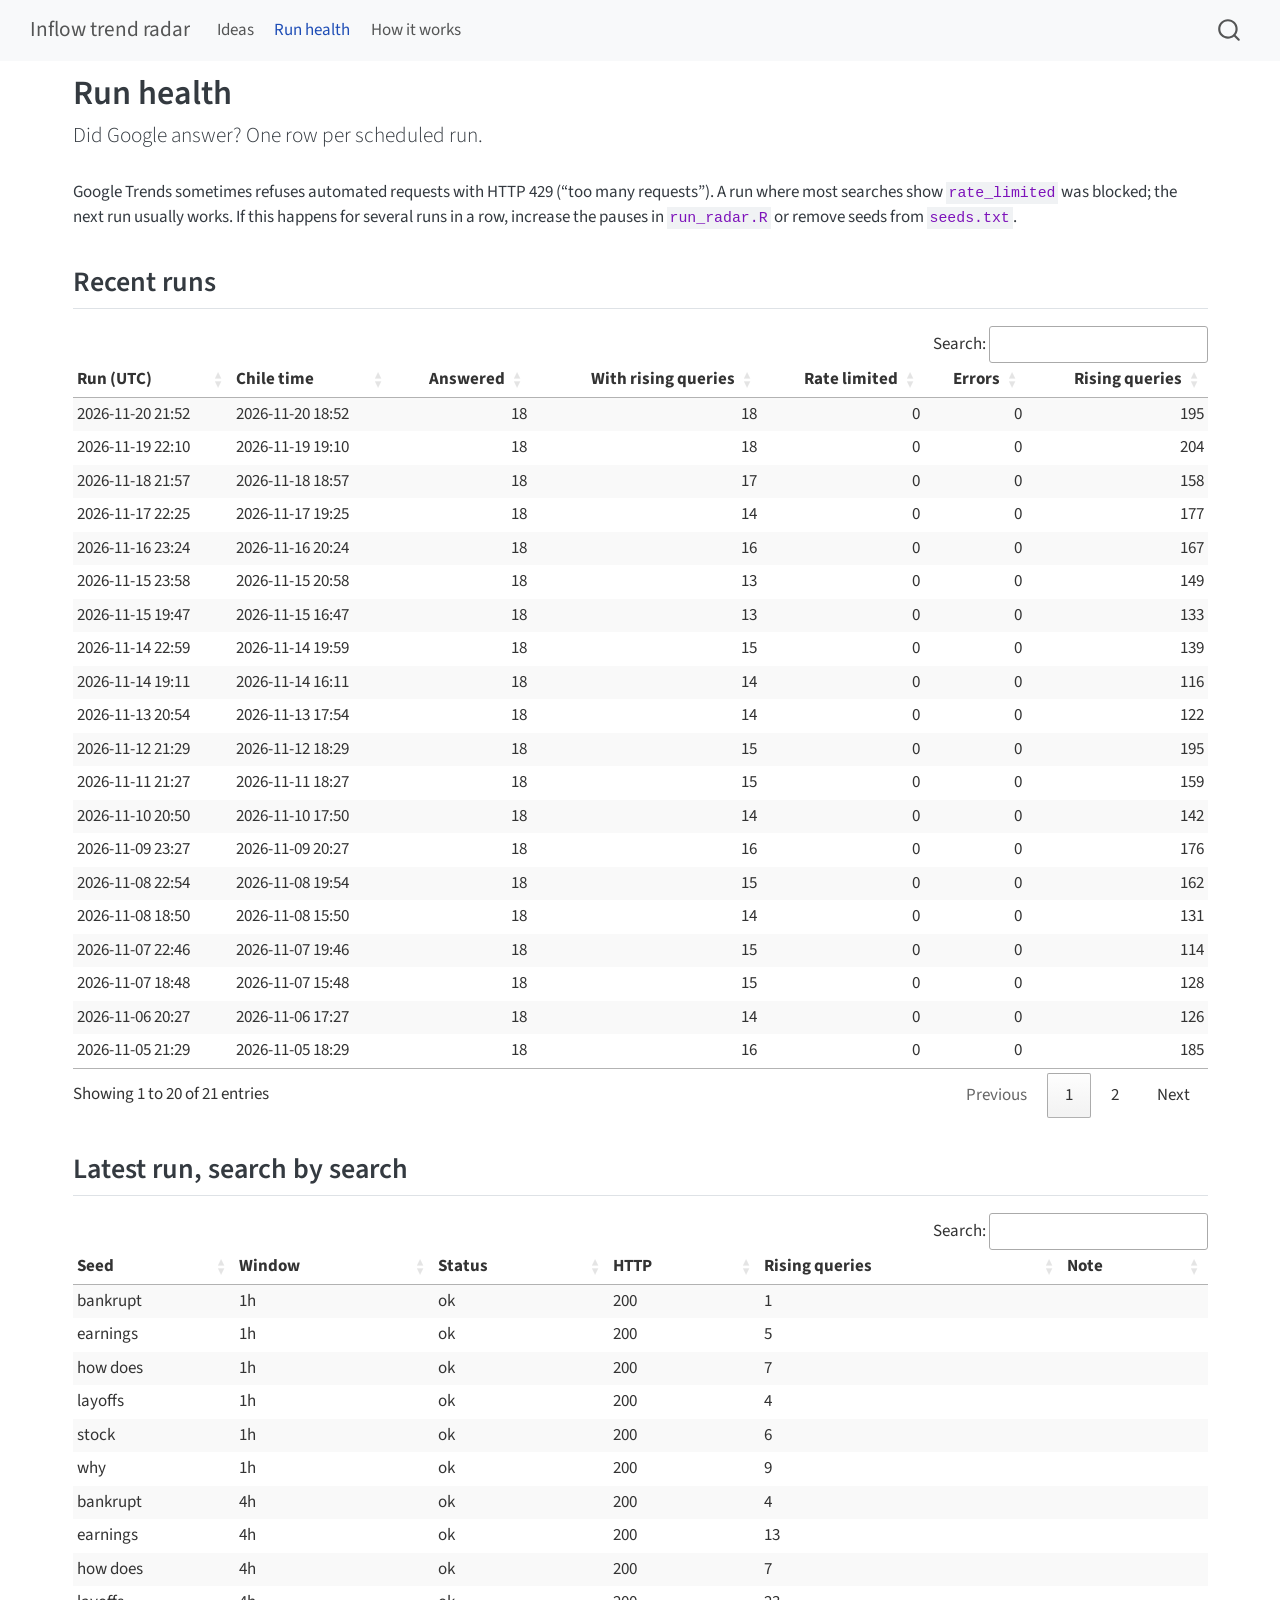
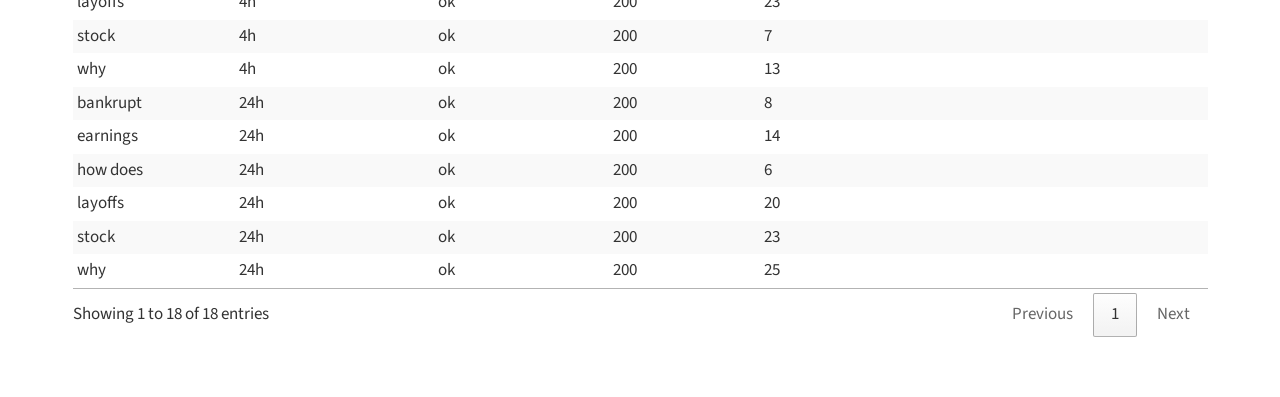
==== health.html @ 688ad8b9 "Built site for gh-pages" ====
<!DOCTYPE html>
<html xmlns="http://www.w3.org/1999/xhtml" lang="en" xml:lang="en"><head>

<meta charset="utf-8">
<meta name="generator" content="quarto-1.11.9">

<meta name="viewport" content="width=device-width, initial-scale=1.0, user-scalable=yes">


<title>Run health – Inflow trend radar</title>
<style>
/* Default styles provided by pandoc.
** See https://pandoc.org/MANUAL.html#variables-for-html for config info.
*/
span.smallcaps{font-variant: small-caps;}
div.columns{display: flex; gap: 1.5em;}
div.column{flex: auto;}
@media screen {
div.columns{gap: min(4vw, 1.5em);}
div.column{overflow-x: auto;}
}
div.hanging-indent{margin-left: 1.5em; text-indent: -1.5em;}
ul.task-list{list-style: none;}
ul.task-list li input[type="checkbox"] {
  width: 0.8em;
  margin: 0 0.8em 0.2em -1em; /* quarto-specific, see https://github.com/quarto-dev/quarto-cli/issues/4556 */ 
  vertical-align: middle;
}
</style>


<script src="site_libs/quarto-nav/quarto-nav.js"></script>
<script src="site_libs/quarto-nav/headroom.min.js"></script>
<script src="site_libs/clipboard/clipboard.min.js"></script>
<script src="site_libs/quarto-search/autocomplete.umd.js"></script>
<script src="site_libs/quarto-search/fuse.min.js"></script>
<script src="site_libs/quarto-search/quarto-search.js"></script>
<meta name="quarto:offset" content="./">
<script src="site_libs/quarto-html/quarto.js" type="module"></script>
<script src="site_libs/quarto-html/tabsets/tabsets.js" type="module"></script>
<script src="site_libs/quarto-html/scrollable-regions/scrollable-regions.js" type="module"></script>
<script src="site_libs/quarto-html/popper.min.js"></script>
<script src="site_libs/quarto-html/tippy.umd.min.js"></script>
<script src="site_libs/quarto-html/anchor.min.js"></script>
<link href="site_libs/quarto-html/tippy.css" rel="stylesheet">
<link href="site_libs/quarto-html/quarto-syntax-highlighting-63b5708e65d6cd79cd7618c58d0c21e7.css" rel="stylesheet" id="quarto-text-highlighting-styles">
<script src="site_libs/bootstrap/bootstrap.min.js"></script>
<link href="site_libs/bootstrap/bootstrap-icons.css" rel="stylesheet">
<link href="site_libs/bootstrap/bootstrap-48eea8e06ff06eb442a2daacfce5ac08.min.css" rel="stylesheet" append-hash="true" id="quarto-bootstrap" data-mode="light">
<script id="quarto-search-options" type="application/json">{
  "location": "navbar",
  "copy-button": false,
  "collapse-after": 3,
  "panel-placement": "end",
  "type": "overlay",
  "limit": 50,
  "keyboard-shortcut": [
    "f",
    "/",
    "s"
  ],
  "show-item-context": false,
  "language": {
    "search-no-results-text": "No results",
    "search-matching-documents-text": "matching documents",
    "search-copy-link-title": "Copy link to search",
    "search-hide-matches-text": "Hide additional matches",
    "search-more-match-text": "more match in this document",
    "search-more-matches-text": "more matches in this document",
    "search-clear-button-title": "Clear",
    "search-text-placeholder": "",
    "search-detached-cancel-button-title": "Cancel",
    "search-submit-button-title": "Submit",
    "search-label": "Search"
  }
}</script>
<link href="site_libs/htmltools-fill-0.5.9/fill.css" rel="stylesheet">

<script src="site_libs/htmlwidgets-1.6.4/htmlwidgets.js"></script>

<link href="site_libs/datatables-css-0.0.0/datatables-crosstalk.css" rel="stylesheet">

<script src="site_libs/datatables-binding-0.34.0/datatables.js"></script>

<script src="site_libs/jquery-3.6.0/jquery-3.6.0.min.js"></script>

<link href="site_libs/dt-core-1.13.6/css/jquery.dataTables.min.css" rel="stylesheet">

<link href="site_libs/dt-core-1.13.6/css/jquery.dataTables.extra.css" rel="stylesheet">

<script src="site_libs/dt-core-1.13.6/js/jquery.dataTables.min.js"></script>

<link href="site_libs/crosstalk-1.2.2/css/crosstalk.min.css" rel="stylesheet">

<script src="site_libs/crosstalk-1.2.2/js/crosstalk.min.js"></script>



<link rel="stylesheet" href="styles.css">
</head>

<body class="nav-fixed quarto-light"><a id="quarto-skip-link" class="visually-hidden-focusable" href="#quarto-document-content">Skip to main content</a>

<div id="quarto-search-results"></div>
  <header id="quarto-header" class="headroom fixed-top">
    <nav class="navbar navbar-expand-lg " data-bs-theme="dark" aria-label="Site">
      <div class="navbar-container container-fluid">
      <div class="navbar-brand-container mx-auto">
    <a class="navbar-brand" href="./index.html">
    <span class="navbar-title">Inflow trend radar</span>
    </a>
  </div>
          <button class="navbar-toggler" type="button" data-bs-toggle="collapse" data-bs-target="#navbarCollapse" aria-controls="navbarCollapse" aria-expanded="false" aria-label="Toggle navigation" onclick="if (window.quartoToggleHeadroom) { window.quartoToggleHeadroom(); }">
  <span class="navbar-toggler-icon"></span>
</button>
          <div class="collapse navbar-collapse" id="navbarCollapse">
            <ul class="navbar-nav navbar-nav-scroll me-auto">
  <li class="nav-item">
    <a class="nav-link" href="./index.html"> 
<span class="menu-text">Ideas</span></a>
  </li>  
  <li class="nav-item">
    <a class="nav-link active" href="./health.html" aria-current="page"> 
<span class="menu-text">Run health</span></a>
  </li>  
  <li class="nav-item">
    <a class="nav-link" href="./about.html"> 
<span class="menu-text">How it works</span></a>
  </li>  
</ul>
          </div> <!-- /navcollapse -->
            <div class="quarto-navbar-tools">
</div>
            <div id="quarto-search" class="" title="Search"></div>
      </div> <!-- /container-fluid -->
    </nav>
</header>
<!-- content -->
<div id="quarto-content" class="quarto-container page-columns page-rows-contents page-layout-full page-navbar">
<!-- sidebar -->
<!-- margin-sidebar -->
    
<!-- main -->
<main class="content column-page" id="quarto-document-content" tabindex="-1">

<header id="title-block-header" class="quarto-title-block default">
<div class="quarto-title">
<h1 class="title">Run health</h1>
<p class="subtitle lead">Did Google answer? One row per scheduled run.</p>
</div>



<div class="quarto-title-meta column-page">

    
  
    
  </div>
  


</header>


<p>Google Trends sometimes refuses automated requests with HTTP 429 (“too many requests”). A run where most searches show <code>rate_limited</code> was blocked; the next run usually works. If this happens for several runs in a row, increase the pauses in <code>run_radar.R</code> or remove seeds from <code>seeds.txt</code>.</p>
<section id="recent-runs" class="level2">
<h2 class="anchored" data-anchor-id="recent-runs">Recent runs</h2>
<div class="cell">
<div class="cell-output-display">
<div class="datatables html-widget html-fill-item" id="htmlwidget-771928f65aa308ae8e08" style="width:100%;height:auto;"></div>
<script type="application/json" data-for="htmlwidget-771928f65aa308ae8e08">{"x":{"filter":"none","vertical":false,"data":[["2026-11-20 21:52","2026-11-19 22:10","2026-11-18 21:57","2026-11-17 22:25","2026-11-16 23:24","2026-11-15 23:58","2026-11-15 19:47","2026-11-14 22:59","2026-11-14 19:11","2026-11-13 20:54","2026-11-12 21:29","2026-11-11 21:27","2026-11-10 20:50","2026-11-09 23:27","2026-11-08 22:54","2026-11-08 18:50","2026-11-07 22:46","2026-11-07 18:48","2026-11-06 20:27","2026-11-05 21:29","2026-11-05 15:22"],["2026-11-20 18:52","2026-11-19 19:10","2026-11-18 18:57","2026-11-17 19:25","2026-11-16 20:24","2026-11-15 20:58","2026-11-15 16:47","2026-11-14 19:59","2026-11-14 16:11","2026-11-13 17:54","2026-11-12 18:29","2026-11-11 18:27","2026-11-10 17:50","2026-11-09 20:27","2026-11-08 19:54","2026-11-08 15:50","2026-11-07 19:46","2026-11-07 15:48","2026-11-06 17:27","2026-11-05 18:29","2026-11-05 12:22"],[18,18,18,18,18,18,18,18,18,18,18,18,18,18,18,18,18,18,18,18,18],[18,18,17,14,16,13,13,15,14,14,15,15,14,16,15,14,15,15,14,16,16],[0,0,0,0,0,0,0,0,0,0,0,0,0,0,0,0,0,0,0,0,0],[0,0,0,0,0,0,0,0,0,0,0,0,0,0,0,0,0,0,0,0,0],[195,204,158,177,167,149,133,139,116,122,195,159,142,176,162,131,114,128,126,185,241]],"container":"<table class=\"compact stripe hover\">\n  <thead>\n    <tr>\n      <th>Run (UTC)<\/th>\n      <th>Chile time<\/th>\n      <th>Answered<\/th>\n      <th>With rising queries<\/th>\n      <th>Rate limited<\/th>\n      <th>Errors<\/th>\n      <th>Rising queries<\/th>\n    <\/tr>\n  <\/thead>\n<\/table>","options":{"pageLength":20,"order":[],"autoWidth":false,"scrollX":true,"dom":"ftip","columnDefs":[{"className":"dt-right","targets":[2,3,4,5,6]},{"name":"Run (UTC)","targets":0},{"name":"Chile time","targets":1},{"name":"Answered","targets":2},{"name":"With rising queries","targets":3},{"name":"Rate limited","targets":4},{"name":"Errors","targets":5},{"name":"Rising queries","targets":6}],"orderClasses":false,"lengthMenu":[10,20,25,50,100]}},"evals":[],"jsHooks":[]}</script>
</div>
</div>
</section>
<section id="latest-run-search-by-search" class="level2">
<h2 class="anchored" data-anchor-id="latest-run-search-by-search">Latest run, search by search</h2>
<div class="cell">
<div class="cell-output-display">
<div class="datatables html-widget html-fill-item" id="htmlwidget-e6ac18a2ddec38d5c98d" style="width:100%;height:auto;"></div>
<script type="application/json" data-for="htmlwidget-e6ac18a2ddec38d5c98d">{"x":{"filter":"none","vertical":false,"data":[["bankrupt","earnings","how does","layoffs","stock","why","bankrupt","earnings","how does","layoffs","stock","why","bankrupt","earnings","how does","layoffs","stock","why"],["1h","1h","1h","1h","1h","1h","4h","4h","4h","4h","4h","4h","24h","24h","24h","24h","24h","24h"],["ok","ok","ok","ok","ok","ok","ok","ok","ok","ok","ok","ok","ok","ok","ok","ok","ok","ok"],["200","200","200","200","200","200","200","200","200","200","200","200","200","200","200","200","200","200"],["1","5","7","4","6","9","4","13","7","23","7","13","8","14","6","20","23","25"],[null,null,null,null,null,null,null,null,null,null,null,null,null,null,null,null,null,null]],"container":"<table class=\"compact stripe hover\">\n  <thead>\n    <tr>\n      <th>Seed<\/th>\n      <th>Window<\/th>\n      <th>Status<\/th>\n      <th>HTTP<\/th>\n      <th>Rising queries<\/th>\n      <th>Note<\/th>\n    <\/tr>\n  <\/thead>\n<\/table>","options":{"pageLength":30,"order":[],"autoWidth":false,"scrollX":true,"dom":"ftip","columnDefs":[{"name":"Seed","targets":0},{"name":"Window","targets":1},{"name":"Status","targets":2},{"name":"HTTP","targets":3},{"name":"Rising queries","targets":4},{"name":"Note","targets":5}],"orderClasses":false,"lengthMenu":[10,25,30,50,100]}},"evals":[],"jsHooks":[]}</script>
</div>
</div>


</section>

</main> <!-- /main -->
<script id="quarto-html-after-body" type="application/javascript">
  window.document.addEventListener("DOMContentLoaded", function (event) {
    const icon = "";
    const anchorJS = new window.AnchorJS();
    anchorJS.options = {
      placement: 'right',
      icon: icon
    };
    anchorJS.add('.anchored');
    const isCodeAnnotation = (el) => {
      for (const clz of el.classList) {
        if (clz.startsWith('code-annotation-')) {                     
          return true;
        }
      }
      return false;
    }
    const onCopySuccess = function(e) {
      // button target
      const button = e.trigger;
      // don't keep focus
      button.blur();
      // flash "checked"
      button.classList.add('code-copy-button-checked');
      var currentTitle = button.getAttribute("title");
      button.setAttribute("title", "Copied!");
      let tooltip;
      if (window.bootstrap) {
        button.setAttribute("data-bs-toggle", "tooltip");
        button.setAttribute("data-bs-placement", "left");
        button.setAttribute("data-bs-title", "Copied!");
        tooltip = new bootstrap.Tooltip(button, 
          { trigger: "manual", 
            customClass: "code-copy-button-tooltip",
            offset: [0, -8]});
        tooltip.show();    
      }
      setTimeout(function() {
        if (tooltip) {
          tooltip.hide();
          button.removeAttribute("data-bs-title");
          button.removeAttribute("data-bs-toggle");
          button.removeAttribute("data-bs-placement");
        }
        button.setAttribute("title", currentTitle);
        button.classList.remove('code-copy-button-checked');
      }, 1000);
      // clear code selection
      e.clearSelection();
    }
    const getTextToCopy = function(trigger) {
      const outerScaffold = trigger.parentElement.cloneNode(true);
      const codeEl = outerScaffold.querySelector('code');
      for (const childEl of codeEl.children) {
        if (isCodeAnnotation(childEl)) {
          childEl.remove();
        }
      }
      return codeEl.innerText;
    }
    const clipboard = new window.ClipboardJS('.code-copy-button:not([data-in-quarto-modal])', {
      text: getTextToCopy
    });
    clipboard.on('success', onCopySuccess);
    if (window.document.getElementById('quarto-embedded-source-code-modal')) {
      const clipboardModal = new window.ClipboardJS('.code-copy-button[data-in-quarto-modal]', {
        text: getTextToCopy,
        container: window.document.getElementById('quarto-embedded-source-code-modal')
      });
      clipboardModal.on('success', onCopySuccess);
    }
      var localhostRegex = new RegExp(/^(?:http|https):\/\/localhost\:?[0-9]*\//);
      var mailtoRegex = new RegExp(/^mailto:/);
        var filterRegex = new RegExp("https:\/\/JosePenaS\.github\.io\/inflow_tracker\/");
      const newWindowLabel = "(opens in a new tab)";
      const newWindowNoteId = "quarto-ext-newwindow-label";
      // Links reference one hidden label through aria-describedby, so the
      // announcement never changes their accessible name.
      var describeNewWindow = (link) => {
        if (!window.document.getElementById(newWindowNoteId)) {
          var newWindowNote = window.document.createElement("span");
          newWindowNote.id = newWindowNoteId;
          newWindowNote.hidden = true;
          newWindowNote.textContent = newWindowLabel;
          window.document.body.appendChild(newWindowNote);
        }
        var describedBy = (link.getAttribute("aria-describedby") || "").split(/\s+/).filter(Boolean);
        if (!describedBy.includes(newWindowNoteId)) {
          describedBy.push(newWindowNoteId);
          link.setAttribute("aria-describedby", describedBy.join(" "));
        }
      }
      var isInternal = (href) => {
          return filterRegex.test(href) || localhostRegex.test(href) || mailtoRegex.test(href);
      }
      // Inspect non-navigation links and adorn them if external
      window.quartoDecorateExternalLinks = function (root) {
     var links = (root || window.document).querySelectorAll('a[href]:not(.nav-link):not(.navbar-brand):not(.toc-action):not(.sidebar-link):not(.sidebar-item-toggle):not(.pagination-link):not(.no-external):not([aria-hidden]):not(.dropdown-item):not(.quarto-navigation-tool):not(.about-link)');
      for (var i=0; i<links.length; i++) {
        const link = links[i];
        if (!isInternal(link.href)) {
          // undo the damage that might have been done by quarto-nav.js in the case of
          // links that we want to consider external
          if (link.dataset.originalHref !== undefined) {
            link.href = link.dataset.originalHref;
          }
            // target, if specified
            link.setAttribute("target", "_blank");
            if (link.getAttribute("rel") === null) {
              link.setAttribute("rel", "noopener");
            }
            describeNewWindow(link);
          if (!link.classList.contains('no-external-icon')) {
          }
        }
      }
      };
      window.quartoDecorateExternalLinks(window.document);
    // Esc closes the popup (WCAG 1.4.13) and focus leaving both trigger and
    // popup closes it (WCAG 2.4.11); tippy handles neither for interactive popups.
    const hideOnEscAndFocusOut = {
      name: 'hideOnEscAndFocusOut',
      defaultValue: true,
      fn(instance) {
        const dismiss = () => {
          // A show scheduled by the trigger delay would otherwise reopen it
          instance.clearDelayTimeouts();
          instance.hide();
        };
        const onKeyDown = (event) => {
          if (event.key !== 'Escape') {
            return;
          }
          // Keep Esc from also reaching page handlers (e.g. reveal.js overview),
          // except an open reveal.js slide menu, which Esc should close too.
          // The menu handles keys only when its keyboard option is on.
          const menuHandlesEsc = window.Reveal?.getPlugin?.('menu')?.isOpen() &&
            window.Reveal.getConfig().menu?.keyboard !== false;
          if (!menuHandlesEsc) {
            event.stopPropagation();
          }
          if (instance.popper.contains(window.document.activeElement)) {
            // Disabled while refocusing so the focus trigger does not reopen it
            instance.disable();
            instance.reference.focus();
            instance.enable();
          }
          dismiss();
        };
        const onFocusOut = (event) => {
          const target = event.relatedTarget;
          if (target && !instance.reference.contains(target) &&
              !instance.popper.contains(target)) {
            dismiss();
          }
        };
        // On the trigger too: a click trigger (code-annotations: select) has no
        // blur handling. Attached for the instance's lifetime so leaving the
        // trigger also cancels a show still pending on the trigger delay.
        instance.reference.addEventListener('focusout', onFocusOut);
        return {
          onShow() {
            window.document.addEventListener('keydown', onKeyDown, true);
            instance.popper.addEventListener('focusout', onFocusOut);
          },
          onHide() {
            window.document.removeEventListener('keydown', onKeyDown, true);
            instance.popper.removeEventListener('focusout', onFocusOut);
          },
          onDestroy() {
            instance.reference.removeEventListener('focusout', onFocusOut);
          },
        };
      },
    };
    function tippyHover(el, contentFn, onTriggerFn, onUntriggerFn) {
      const config = {
        allowHTML: true,
        maxWidth: 500,
        delay: 100,
        arrow: false,
        appendTo: function(el) {
            return el.parentElement;
        },
        interactive: true,
        interactiveBorder: 10,
        theme: 'quarto',
        placement: 'bottom-start',
        plugins: [hideOnEscAndFocusOut],
      };
      if (contentFn) {
        config.content = contentFn;
      }
      if (onTriggerFn) {
        config.onTrigger = onTriggerFn;
      }
      if (onUntriggerFn) {
        config.onUntrigger = onUntriggerFn;
      }
      window.tippy(el, config); 
    }
    const noterefs = window.document.querySelectorAll('a[role="doc-noteref"]');
    for (var i=0; i<noterefs.length; i++) {
      const ref = noterefs[i];
      tippyHover(ref, function() {
        // use id or data attribute instead here
        let href = ref.getAttribute('data-footnote-href') || ref.getAttribute('href');
        try { href = new URL(href).hash; } catch {}
        const id = href.replace(/^#\/?/, "");
        const note = window.document.getElementById(id);
        if (note) {
          return note.innerHTML;
        } else {
          return "";
        }
      });
    }
    const xrefs = window.document.querySelectorAll('a.quarto-xref');
    const processXRef = (id, note) => {
      // Strip column container classes
      const stripColumnClz = (el) => {
        el.classList.remove("page-full", "page-columns");
        if (el.children) {
          for (const child of el.children) {
            stripColumnClz(child);
          }
        }
      }
      stripColumnClz(note)
      if (id === null || id.startsWith('sec-')) {
        // Special case sections, only their first couple elements
        const container = document.createElement("div");
        if (note.children && note.children.length > 2) {
          container.appendChild(note.children[0].cloneNode(true));
          for (let i = 1; i < note.children.length; i++) {
            const child = note.children[i];
            if (child.tagName === "P" && child.innerText === "") {
              continue;
            } else {
              container.appendChild(child.cloneNode(true));
              break;
            }
          }
          if (window.Quarto?.typesetMath) {
            window.Quarto.typesetMath(container);
          }
          return container.innerHTML
        } else {
          if (window.Quarto?.typesetMath) {
            window.Quarto.typesetMath(note);
          }
          return note.innerHTML;
        }
      } else {
        // Remove any anchor links if they are present
        const anchorLink = note.querySelector('a.anchorjs-link');
        if (anchorLink) {
          anchorLink.remove();
        }
        if (window.Quarto?.typesetMath) {
          window.Quarto.typesetMath(note);
        }
        if (note.classList.contains("callout")) {
          return note.outerHTML;
        } else {
          return note.innerHTML;
        }
      }
    }
    for (var i=0; i<xrefs.length; i++) {
      const xref = xrefs[i];
      tippyHover(xref, undefined, function(instance) {
        instance.disable();
        let url = xref.getAttribute('href');
        let hash = undefined; 
        if (url.startsWith('#')) {
          hash = url;
        } else {
          try { hash = new URL(url).hash; } catch {}
        }
        if (hash) {
          const id = hash.replace(/^#\/?/, "");
          const note = window.document.getElementById(id);
          if (note !== null) {
            try {
              const html = processXRef(id, note.cloneNode(true));
              instance.setContent(html);
            } finally {
              instance.enable();
              instance.show();
            }
          } else {
            // See if we can fetch this
            fetch(url.split('#')[0])
            .then(res => res.text())
            .then(html => {
              const parser = new DOMParser();
              const htmlDoc = parser.parseFromString(html, "text/html");
              const note = htmlDoc.getElementById(id);
              if (note !== null) {
                const html = processXRef(id, note);
                instance.setContent(html);
              } 
            }).finally(() => {
              instance.enable();
              instance.show();
            });
          }
        } else {
          // See if we can fetch a full url (with no hash to target)
          // This is a special case and we should probably do some content thinning / targeting
          fetch(url)
          .then(res => res.text())
          .then(html => {
            const parser = new DOMParser();
            const htmlDoc = parser.parseFromString(html, "text/html");
            const note = htmlDoc.querySelector('main.content');
            if (note !== null) {
              // This should only happen for chapter cross references
              // (since there is no id in the URL)
              // remove the first header
              if (note.children.length > 0 && note.children[0].tagName === "HEADER") {
                note.children[0].remove();
              }
              const html = processXRef(null, note);
              instance.setContent(html);
            } 
          }).finally(() => {
            instance.enable();
            instance.show();
          });
        }
      }, function(instance) {
      });
    }
        let selectedAnnoteEl;
        const selectorForAnnotation = ( cell, annotation) => {
          let cellAttr = 'data-code-cell="' + cell + '"';
          let lineAttr = 'data-code-annotation="' +  annotation + '"';
          const selector = 'span[' + cellAttr + '][' + lineAttr + ']';
          return selector;
        }
        const selectCodeLines = (annoteEl) => {
          const doc = window.document;
          const targetCell = annoteEl.getAttribute("data-target-cell");
          const targetAnnotation = annoteEl.getAttribute("data-target-annotation");
          const annoteSpan = window.document.querySelector(selectorForAnnotation(targetCell, targetAnnotation));
          const lines = annoteSpan.getAttribute("data-code-lines").split(",");
          const lineIds = lines.map((line) => {
            return targetCell + "-" + line;
          })
          // Each band is positioned against its own containing block, which is
          // not the offsetParent of the lines, so place it from client rects.
          const placeBand = (band, firstEl, lastEl, codeBlock) => {
            const container = band.offsetParent;
            if (container === null) {
              return;
            }
            const containerRect = container.getBoundingClientRect();
            // Reveal.js scales slides with a transform, so convert client
            // pixels back to the CSS pixels of the container.
            const scale = containerRect.height / container.offsetHeight || 1;
            const firstRect = firstEl.getBoundingClientRect();
            const lastRect = lastEl.getBoundingClientRect();
            const top = (firstRect.top - containerRect.top) / scale - container.clientTop + container.scrollTop;
            const height = (lastRect.bottom - firstRect.top) / scale;
            band.style.top = top - 2 + "px";
            band.style.height = height + 4 + "px";
            if (codeBlock) {
              // Without the copy button wrapper, the containing block is wider
              // than the code block, so span the code block explicitly.
              const blockRect = codeBlock.getBoundingClientRect();
              band.style.left = (blockRect.left - containerRect.left) / scale - container.clientLeft + container.scrollLeft + "px";
              band.style.width = blockRect.width / scale + "px";
            }
          };
          if (lineIds.length > 0) {
            const el = window.document.getElementById(lineIds[0]);
            const lastEl = window.document.getElementById(lineIds[lineIds.length - 1]);
            const parent = el.parentElement.parentElement;
            // cook up a div (if necessary) and position it
            let div = window.document.getElementById("code-annotation-line-highlight");
            if (div === null) {
              div = window.document.createElement("div");
              div.setAttribute("id", "code-annotation-line-highlight");
              div.style.position = 'absolute';
              parent.appendChild(div);
            }
            placeBand(div, el, lastEl, parent.closest("div.sourceCode") || parent);
            let gutterDiv = window.document.getElementById("code-annotation-line-highlight-gutter");
            if (gutterDiv === null) {
              gutterDiv = window.document.createElement("div");
              gutterDiv.setAttribute("id", "code-annotation-line-highlight-gutter");
              gutterDiv.style.position = 'absolute';
              const codeCell = window.document.getElementById(targetCell);
              const gutter = codeCell.querySelector('.code-annotation-gutter');
              gutter.appendChild(gutterDiv);
            }
            placeBand(gutterDiv, el, lastEl);
            selectedAnnoteEl = annoteEl;
          }
        };
        const unselectCodeLines = () => {
          const elementsIds = ["code-annotation-line-highlight", "code-annotation-line-highlight-gutter"];
          elementsIds.forEach((elId) => {
            const div = window.document.getElementById(elId);
            if (div) {
              div.remove();
            }
          });
          selectedAnnoteEl = undefined;
        };
          // Handle positioning of the toggle
      window.addEventListener(
        "resize",
        throttle(() => {
          elRect = undefined;
          if (selectedAnnoteEl) {
            selectCodeLines(selectedAnnoteEl);
          }
        }, 10)
      );
      function throttle(fn, ms) {
      let throttle = false;
      let timer;
        return (...args) => {
          if(!throttle) { // first call gets through
              fn.apply(this, args);
              throttle = true;
          } else { // all the others get throttled
              if(timer) clearTimeout(timer); // cancel #2
              timer = setTimeout(() => {
                fn.apply(this, args);
                timer = throttle = false;
              }, ms);
          }
        };
      }
        // Attach click handler to the DT
        const annoteDls = window.document.querySelectorAll('dt[data-target-cell]');
        for (const annoteDlNode of annoteDls) {
          annoteDlNode.addEventListener('click', (event) => {
            const clickedEl = event.target;
            if (clickedEl !== selectedAnnoteEl) {
              unselectCodeLines();
              const activeEl = window.document.querySelector('dt[data-target-cell].code-annotation-active');
              if (activeEl) {
                activeEl.classList.remove('code-annotation-active');
              }
              selectCodeLines(clickedEl);
              clickedEl.classList.add('code-annotation-active');
            } else {
              // Unselect the line
              unselectCodeLines();
              clickedEl.classList.remove('code-annotation-active');
            }
          });
        }
    const findCites = (el) => {
      const parentEl = el.parentElement;
      if (parentEl) {
        const cites = parentEl.dataset.cites;
        if (cites) {
          return {
            el,
            cites: cites.split(' ')
          };
        } else {
          return findCites(el.parentElement)
        }
      } else {
        return undefined;
      }
    };
    var bibliorefs = window.document.querySelectorAll('a[role="doc-biblioref"]');
    for (var i=0; i<bibliorefs.length; i++) {
      const ref = bibliorefs[i];
      const citeInfo = findCites(ref);
      if (citeInfo) {
        tippyHover(citeInfo.el, function() {
          var popup = window.document.createElement('div');
          citeInfo.cites.forEach(function(cite) {
            var citeDiv = window.document.createElement('div');
            citeDiv.classList.add('hanging-indent');
            citeDiv.classList.add('csl-entry');
            var biblioDiv = window.document.getElementById('ref-' + cite);
            if (biblioDiv) {
              citeDiv.innerHTML = biblioDiv.innerHTML;
            }
            popup.appendChild(citeDiv);
          });
          return popup.innerHTML;
        });
      }
    }
  });
  </script>
  <script type="application/javascript">
  window.quartoScrollableRegionsLabels = {"code":"Scrollable code","output":"Scrollable output"};
  </script>
</div> <!-- /content -->




</body></html>
---- site_libs/quarto-html/tippy.css ----
.tippy-box[data-animation=fade][data-state=hidden]{opacity:0}[data-tippy-root]{max-width:calc(100vw - 10px)}.tippy-box{position:relative;background-color:#333;color:#fff;border-radius:4px;font-size:14px;line-height:1.4;white-space:normal;outline:0;transition-property:transform,visibility,opacity}.tippy-box[data-placement^=top]>.tippy-arrow{bottom:0}.tippy-box[data-placement^=top]>.tippy-arrow:before{bottom:-7px;left:0;border-width:8px 8px 0;border-top-color:initial;transform-origin:center top}.tippy-box[data-placement^=bottom]>.tippy-arrow{top:0}.tippy-box[data-placement^=bottom]>.tippy-arrow:before{top:-7px;left:0;border-width:0 8px 8px;border-bottom-color:initial;transform-origin:center bottom}.tippy-box[data-placement^=left]>.tippy-arrow{right:0}.tippy-box[data-placement^=left]>.tippy-arrow:before{border-width:8px 0 8px 8px;border-left-color:initial;right:-7px;transform-origin:center left}.tippy-box[data-placement^=right]>.tippy-arrow{left:0}.tippy-box[data-placement^=right]>.tippy-arrow:before{left:-7px;border-width:8px 8px 8px 0;border-right-color:initial;transform-origin:center right}.tippy-box[data-inertia][data-state=visible]{transition-timing-function:cubic-bezier(.54,1.5,.38,1.11)}.tippy-arrow{width:16px;height:16px;color:#333}.tippy-arrow:before{content:"";position:absolute;border-color:transparent;border-style:solid}.tippy-content{position:relative;padding:5px 9px;z-index:1}
---- site_libs/quarto-html/quarto-syntax-highlighting-63b5708e65d6cd79cd7618c58d0c21e7.css ----
/* quarto syntax highlight colors */
:root {
  --quarto-hl-ot-color: #003B4F;
  --quarto-hl-at-color: #657422;
  --quarto-hl-ss-color: #20794D;
  --quarto-hl-an-color: #5E5E5E;
  --quarto-hl-fu-color: #4758AB;
  --quarto-hl-st-color: #20794D;
  --quarto-hl-cf-color: #003B4F;
  --quarto-hl-op-color: #5E5E5E;
  --quarto-hl-er-color: #AD0000;
  --quarto-hl-bn-color: #AD0000;
  --quarto-hl-al-color: #AD0000;
  --quarto-hl-va-color: #111111;
  --quarto-hl-bu-color: inherit;
  --quarto-hl-ex-color: inherit;
  --quarto-hl-pp-color: #AD0000;
  --quarto-hl-in-color: #5E5E5E;
  --quarto-hl-vs-color: #20794D;
  --quarto-hl-wa-color: #5E5E5E;
  --quarto-hl-do-color: #5E5E5E;
  --quarto-hl-im-color: #00769E;
  --quarto-hl-ch-color: #20794D;
  --quarto-hl-dt-color: #AD0000;
  --quarto-hl-fl-color: #AD0000;
  --quarto-hl-co-color: #5E5E5E;
  --quarto-hl-cv-color: #5E5E5E;
  --quarto-hl-cn-color: #8f5902;
  --quarto-hl-sc-color: #5E5E5E;
  --quarto-hl-dv-color: #AD0000;
  --quarto-hl-kw-color: #003B4F;
}

/* other quarto variables */
:root {
  --quarto-font-monospace: SFMono-Regular, Menlo, Monaco, Consolas, "Liberation Mono", "Courier New", monospace;
}

/* syntax highlight based on Pandoc's rules */
pre > code.sourceCode > span {
  color: #003B4F;
}

code.sourceCode > span {
  color: #003B4F;
}

div.sourceCode,
div.sourceCode pre.sourceCode {
  color: #003B4F;
}

/* Normal */
code span {
  color: #003B4F;
}

/* Alert */
code span.al {
  color: #AD0000;
  font-style: inherit;
}

/* Annotation */
code span.an {
  color: #5E5E5E;
  font-style: inherit;
}

/* Attribute */
code span.at {
  color: #657422;
  font-style: inherit;
}

/* BaseN */
code span.bn {
  color: #AD0000;
  font-style: inherit;
}

/* BuiltIn */
code span.bu {
  font-style: inherit;
}

/* ControlFlow */
code span.cf {
  color: #003B4F;
  font-weight: bold;
  font-style: inherit;
}

/* Char */
code span.ch {
  color: #20794D;
  font-style: inherit;
}

/* Constant */
code span.cn {
  color: #8f5902;
  font-style: inherit;
}

/* Comment */
code span.co {
  color: #5E5E5E;
  font-style: inherit;
}

/* CommentVar */
code span.cv {
  color: #5E5E5E;
  font-style: italic;
}

/* Documentation */
code span.do {
  color: #5E5E5E;
  font-style: italic;
}

/* DataType */
code span.dt {
  color: #AD0000;
  font-style: inherit;
}

/* DecVal */
code span.dv {
  color: #AD0000;
  font-style: inherit;
}

/* Error */
code span.er {
  color: #AD0000;
  font-style: inherit;
}

/* Extension */
code span.ex {
  font-style: inherit;
}

/* Float */
code span.fl {
  color: #AD0000;
  font-style: inherit;
}

/* Function */
code span.fu {
  color: #4758AB;
  font-style: inherit;
}

/* Import */
code span.im {
  color: #00769E;
  font-style: inherit;
}

/* Information */
code span.in {
  color: #5E5E5E;
  font-style: inherit;
}

/* Keyword */
code span.kw {
  color: #003B4F;
  font-weight: bold;
  font-style: inherit;
}

/* Operator */
code span.op {
  color: #5E5E5E;
  font-style: inherit;
}

/* Other */
code span.ot {
  color: #003B4F;
  font-style: inherit;
}

/* Preprocessor */
code span.pp {
  color: #AD0000;
  font-style: inherit;
}

/* SpecialChar */
code span.sc {
  color: #5E5E5E;
  font-style: inherit;
}

/* SpecialString */
code span.ss {
  color: #20794D;
  font-style: inherit;
}

/* String */
code span.st {
  color: #20794D;
  font-style: inherit;
}

/* Variable */
code span.va {
  color: #111111;
  font-style: inherit;
}

/* VerbatimString */
code span.vs {
  color: #20794D;
  font-style: inherit;
}

/* Warning */
code span.wa {
  color: #5E5E5E;
  font-style: italic;
}

.prevent-inlining {
  content: "</";
}

/*# sourceMappingURL=054cc16b9e9817627be6994582d2ffb5.css.map */
---- site_libs/htmltools-fill-0.5.9/fill.css ----
@layer htmltools {
  .html-fill-container {
    display: flex;
    flex-direction: column;
    /* Prevent the container from expanding vertically or horizontally beyond its
    parent's constraints. */
    min-height: 0;
    min-width: 0;
  }
  .html-fill-container > .html-fill-item {
    /* Fill items can grow and shrink freely within
    available vertical space in fillable container */
    flex: 1 1 auto;
    min-height: 0;
    min-width: 0;
  }
  .html-fill-container > :not(.html-fill-item) {
    /* Prevent shrinking or growing of non-fill items */
    flex: 0 0 auto;
  }
}
---- site_libs/crosstalk-1.2.2/css/crosstalk.min.css ----
.container-fluid.crosstalk-bscols{margin-left:-30px;margin-right:-30px;white-space:normal}body>.container-fluid.crosstalk-bscols{margin-left:auto;margin-right:auto}.crosstalk-input-checkboxgroup .crosstalk-options-group .crosstalk-options-column{display:inline-block;padding-right:12px;vertical-align:top}@media only screen and (max-width: 480px){.crosstalk-input-checkboxgroup .crosstalk-options-group .crosstalk-options-column{display:block;padding-right:inherit}}.crosstalk-input{margin-bottom:15px}.crosstalk-input .control-label{margin-bottom:0;vertical-align:middle}.crosstalk-input input[type="checkbox"]{margin:4px 0 0;margin-top:1px;line-height:normal}.crosstalk-input .checkbox{position:relative;display:block;margin-top:10px;margin-bottom:10px}.crosstalk-input .checkbox>label{padding-left:20px;margin-bottom:0;font-weight:400;cursor:pointer}.crosstalk-input .checkbox input[type="checkbox"],.crosstalk-input .checkbox-inline input[type="checkbox"]{position:absolute;margin-top:2px;margin-left:-20px}.crosstalk-input .checkbox+.checkbox{margin-top:-5px}.crosstalk-input .checkbox-inline{position:relative;display:inline-block;padding-left:20px;margin-bottom:0;font-weight:400;vertical-align:middle;cursor:pointer}.crosstalk-input .checkbox-inline+.checkbox-inline{margin-top:0;margin-left:10px}
---- styles.css ----
main.content {
  max-width: 1200px;
  margin: 0 auto;
}

.fit {
  display: inline-block;
  min-width: 2.4em;
  padding: 0.1em 0.5em;
  border-radius: 999px;
  font-weight: 600;
  text-align: center;
  font-variant-numeric: tabular-nums;
}
.fit-high { background: #d8f3e6; color: #0b5a3c; }
.fit-mid  { background: #fdf0d5; color: #7a4b05; }
.fit-low  { background: #eeeeee; color: #555555; }
.fit-na   { background: transparent; color: #999999; }

table.dataTable td { vertical-align: top; }

.empty-note {
  color: #6c757d;
  font-style: italic;
}
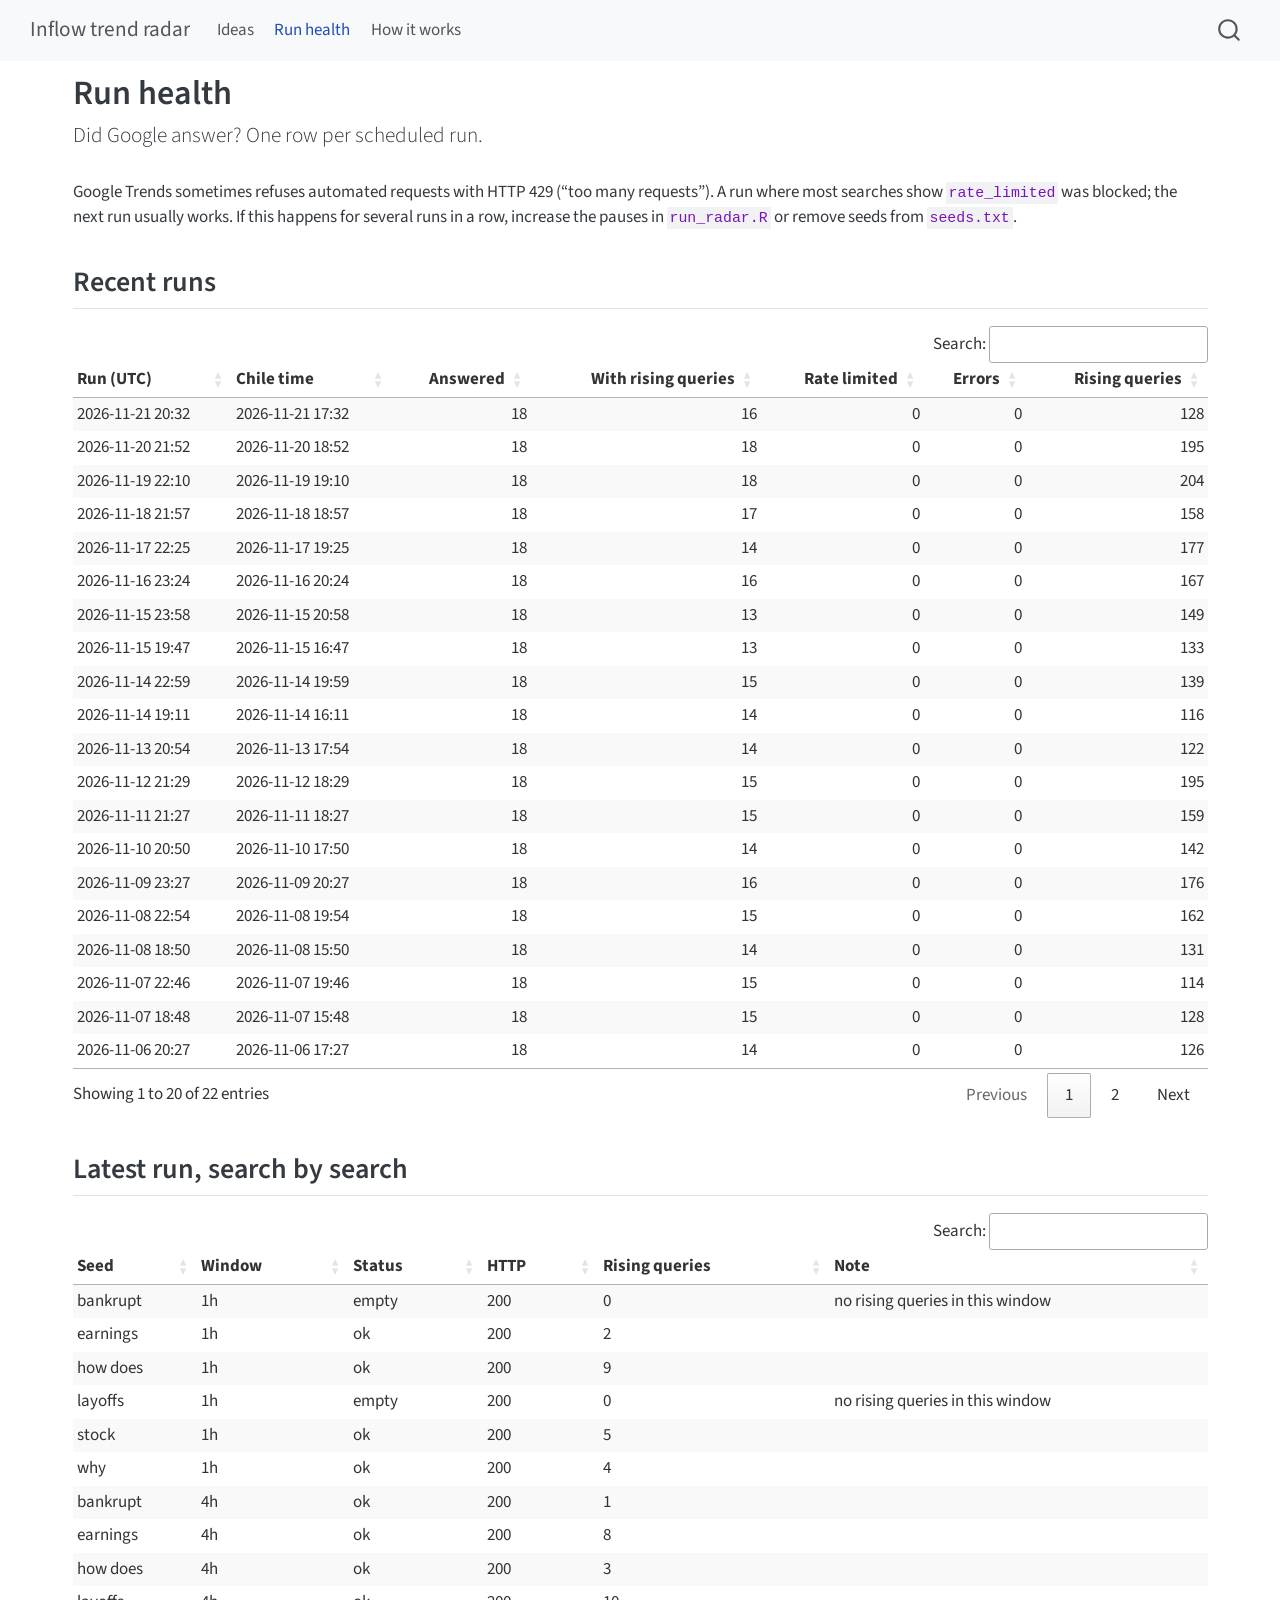
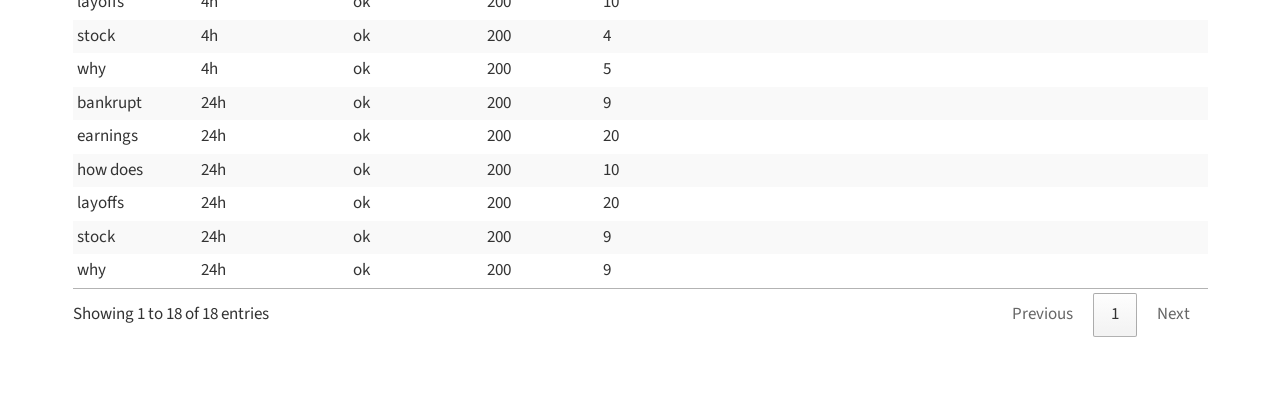
==== commit fe73faa8: "Built site for gh-pages" ====
--- a/health.html
+++ b/health.html
@@ -168,8 +168,8 @@
 <h2 class="anchored" data-anchor-id="recent-runs">Recent runs</h2>
 <div class="cell">
 <div class="cell-output-display">
-<div class="datatables html-widget html-fill-item" id="htmlwidget-771928f65aa308ae8e08" style="width:100%;height:auto;"></div>
-<script type="application/json" data-for="htmlwidget-771928f65aa308ae8e08">{"x":{"filter":"none","vertical":false,"data":[["2026-11-20 21:52","2026-11-19 22:10","2026-11-18 21:57","2026-11-17 22:25","2026-11-16 23:24","2026-11-15 23:58","2026-11-15 19:47","2026-11-14 22:59","2026-11-14 19:11","2026-11-13 20:54","2026-11-12 21:29","2026-11-11 21:27","2026-11-10 20:50","2026-11-09 23:27","2026-11-08 22:54","2026-11-08 18:50","2026-11-07 22:46","2026-11-07 18:48","2026-11-06 20:27","2026-11-05 21:29","2026-11-05 15:22"],["2026-11-20 18:52","2026-11-19 19:10","2026-11-18 18:57","2026-11-17 19:25","2026-11-16 20:24","2026-11-15 20:58","2026-11-15 16:47","2026-11-14 19:59","2026-11-14 16:11","2026-11-13 17:54","2026-11-12 18:29","2026-11-11 18:27","2026-11-10 17:50","2026-11-09 20:27","2026-11-08 19:54","2026-11-08 15:50","2026-11-07 19:46","2026-11-07 15:48","2026-11-06 17:27","2026-11-05 18:29","2026-11-05 12:22"],[18,18,18,18,18,18,18,18,18,18,18,18,18,18,18,18,18,18,18,18,18],[18,18,17,14,16,13,13,15,14,14,15,15,14,16,15,14,15,15,14,16,16],[0,0,0,0,0,0,0,0,0,0,0,0,0,0,0,0,0,0,0,0,0],[0,0,0,0,0,0,0,0,0,0,0,0,0,0,0,0,0,0,0,0,0],[195,204,158,177,167,149,133,139,116,122,195,159,142,176,162,131,114,128,126,185,241]],"container":"<table class=\"compact stripe hover\">\n  <thead>\n    <tr>\n      <th>Run (UTC)<\/th>\n      <th>Chile time<\/th>\n      <th>Answered<\/th>\n      <th>With rising queries<\/th>\n      <th>Rate limited<\/th>\n      <th>Errors<\/th>\n      <th>Rising queries<\/th>\n    <\/tr>\n  <\/thead>\n<\/table>","options":{"pageLength":20,"order":[],"autoWidth":false,"scrollX":true,"dom":"ftip","columnDefs":[{"className":"dt-right","targets":[2,3,4,5,6]},{"name":"Run (UTC)","targets":0},{"name":"Chile time","targets":1},{"name":"Answered","targets":2},{"name":"With rising queries","targets":3},{"name":"Rate limited","targets":4},{"name":"Errors","targets":5},{"name":"Rising queries","targets":6}],"orderClasses":false,"lengthMenu":[10,20,25,50,100]}},"evals":[],"jsHooks":[]}</script>
+<div class="datatables html-widget html-fill-item" id="htmlwidget-758a5658f960636bc999" style="width:100%;height:auto;"></div>
+<script type="application/json" data-for="htmlwidget-758a5658f960636bc999">{"x":{"filter":"none","vertical":false,"data":[["2026-11-21 20:32","2026-11-20 21:52","2026-11-19 22:10","2026-11-18 21:57","2026-11-17 22:25","2026-11-16 23:24","2026-11-15 23:58","2026-11-15 19:47","2026-11-14 22:59","2026-11-14 19:11","2026-11-13 20:54","2026-11-12 21:29","2026-11-11 21:27","2026-11-10 20:50","2026-11-09 23:27","2026-11-08 22:54","2026-11-08 18:50","2026-11-07 22:46","2026-11-07 18:48","2026-11-06 20:27","2026-11-05 21:29","2026-11-05 15:22"],["2026-11-21 17:32","2026-11-20 18:52","2026-11-19 19:10","2026-11-18 18:57","2026-11-17 19:25","2026-11-16 20:24","2026-11-15 20:58","2026-11-15 16:47","2026-11-14 19:59","2026-11-14 16:11","2026-11-13 17:54","2026-11-12 18:29","2026-11-11 18:27","2026-11-10 17:50","2026-11-09 20:27","2026-11-08 19:54","2026-11-08 15:50","2026-11-07 19:46","2026-11-07 15:48","2026-11-06 17:27","2026-11-05 18:29","2026-11-05 12:22"],[18,18,18,18,18,18,18,18,18,18,18,18,18,18,18,18,18,18,18,18,18,18],[16,18,18,17,14,16,13,13,15,14,14,15,15,14,16,15,14,15,15,14,16,16],[0,0,0,0,0,0,0,0,0,0,0,0,0,0,0,0,0,0,0,0,0,0],[0,0,0,0,0,0,0,0,0,0,0,0,0,0,0,0,0,0,0,0,0,0],[128,195,204,158,177,167,149,133,139,116,122,195,159,142,176,162,131,114,128,126,185,241]],"container":"<table class=\"compact stripe hover\">\n  <thead>\n    <tr>\n      <th>Run (UTC)<\/th>\n      <th>Chile time<\/th>\n      <th>Answered<\/th>\n      <th>With rising queries<\/th>\n      <th>Rate limited<\/th>\n      <th>Errors<\/th>\n      <th>Rising queries<\/th>\n    <\/tr>\n  <\/thead>\n<\/table>","options":{"pageLength":20,"order":[],"autoWidth":false,"scrollX":true,"dom":"ftip","columnDefs":[{"className":"dt-right","targets":[2,3,4,5,6]},{"name":"Run (UTC)","targets":0},{"name":"Chile time","targets":1},{"name":"Answered","targets":2},{"name":"With rising queries","targets":3},{"name":"Rate limited","targets":4},{"name":"Errors","targets":5},{"name":"Rising queries","targets":6}],"orderClasses":false,"lengthMenu":[10,20,25,50,100]}},"evals":[],"jsHooks":[]}</script>
 </div>
 </div>
 </section>
@@ -177,8 +177,8 @@
 <h2 class="anchored" data-anchor-id="latest-run-search-by-search">Latest run, search by search</h2>
 <div class="cell">
 <div class="cell-output-display">
-<div class="datatables html-widget html-fill-item" id="htmlwidget-e6ac18a2ddec38d5c98d" style="width:100%;height:auto;"></div>
-<script type="application/json" data-for="htmlwidget-e6ac18a2ddec38d5c98d">{"x":{"filter":"none","vertical":false,"data":[["bankrupt","earnings","how does","layoffs","stock","why","bankrupt","earnings","how does","layoffs","stock","why","bankrupt","earnings","how does","layoffs","stock","why"],["1h","1h","1h","1h","1h","1h","4h","4h","4h","4h","4h","4h","24h","24h","24h","24h","24h","24h"],["ok","ok","ok","ok","ok","ok","ok","ok","ok","ok","ok","ok","ok","ok","ok","ok","ok","ok"],["200","200","200","200","200","200","200","200","200","200","200","200","200","200","200","200","200","200"],["1","5","7","4","6","9","4","13","7","23","7","13","8","14","6","20","23","25"],[null,null,null,null,null,null,null,null,null,null,null,null,null,null,null,null,null,null]],"container":"<table class=\"compact stripe hover\">\n  <thead>\n    <tr>\n      <th>Seed<\/th>\n      <th>Window<\/th>\n      <th>Status<\/th>\n      <th>HTTP<\/th>\n      <th>Rising queries<\/th>\n      <th>Note<\/th>\n    <\/tr>\n  <\/thead>\n<\/table>","options":{"pageLength":30,"order":[],"autoWidth":false,"scrollX":true,"dom":"ftip","columnDefs":[{"name":"Seed","targets":0},{"name":"Window","targets":1},{"name":"Status","targets":2},{"name":"HTTP","targets":3},{"name":"Rising queries","targets":4},{"name":"Note","targets":5}],"orderClasses":false,"lengthMenu":[10,25,30,50,100]}},"evals":[],"jsHooks":[]}</script>
+<div class="datatables html-widget html-fill-item" id="htmlwidget-438e4333ce0301c9fedd" style="width:100%;height:auto;"></div>
+<script type="application/json" data-for="htmlwidget-438e4333ce0301c9fedd">{"x":{"filter":"none","vertical":false,"data":[["bankrupt","earnings","how does","layoffs","stock","why","bankrupt","earnings","how does","layoffs","stock","why","bankrupt","earnings","how does","layoffs","stock","why"],["1h","1h","1h","1h","1h","1h","4h","4h","4h","4h","4h","4h","24h","24h","24h","24h","24h","24h"],["empty","ok","ok","empty","ok","ok","ok","ok","ok","ok","ok","ok","ok","ok","ok","ok","ok","ok"],["200","200","200","200","200","200","200","200","200","200","200","200","200","200","200","200","200","200"],["0","2","9","0","5","4","1","8","3","10","4","5","9","20","10","20","9","9"],["no rising queries in this window",null,null,"no rising queries in this window",null,null,null,null,null,null,null,null,null,null,null,null,null,null]],"container":"<table class=\"compact stripe hover\">\n  <thead>\n    <tr>\n      <th>Seed<\/th>\n      <th>Window<\/th>\n      <th>Status<\/th>\n      <th>HTTP<\/th>\n      <th>Rising queries<\/th>\n      <th>Note<\/th>\n    <\/tr>\n  <\/thead>\n<\/table>","options":{"pageLength":30,"order":[],"autoWidth":false,"scrollX":true,"dom":"ftip","columnDefs":[{"name":"Seed","targets":0},{"name":"Window","targets":1},{"name":"Status","targets":2},{"name":"HTTP","targets":3},{"name":"Rising queries","targets":4},{"name":"Note","targets":5}],"orderClasses":false,"lengthMenu":[10,25,30,50,100]}},"evals":[],"jsHooks":[]}</script>
 </div>
 </div>
 
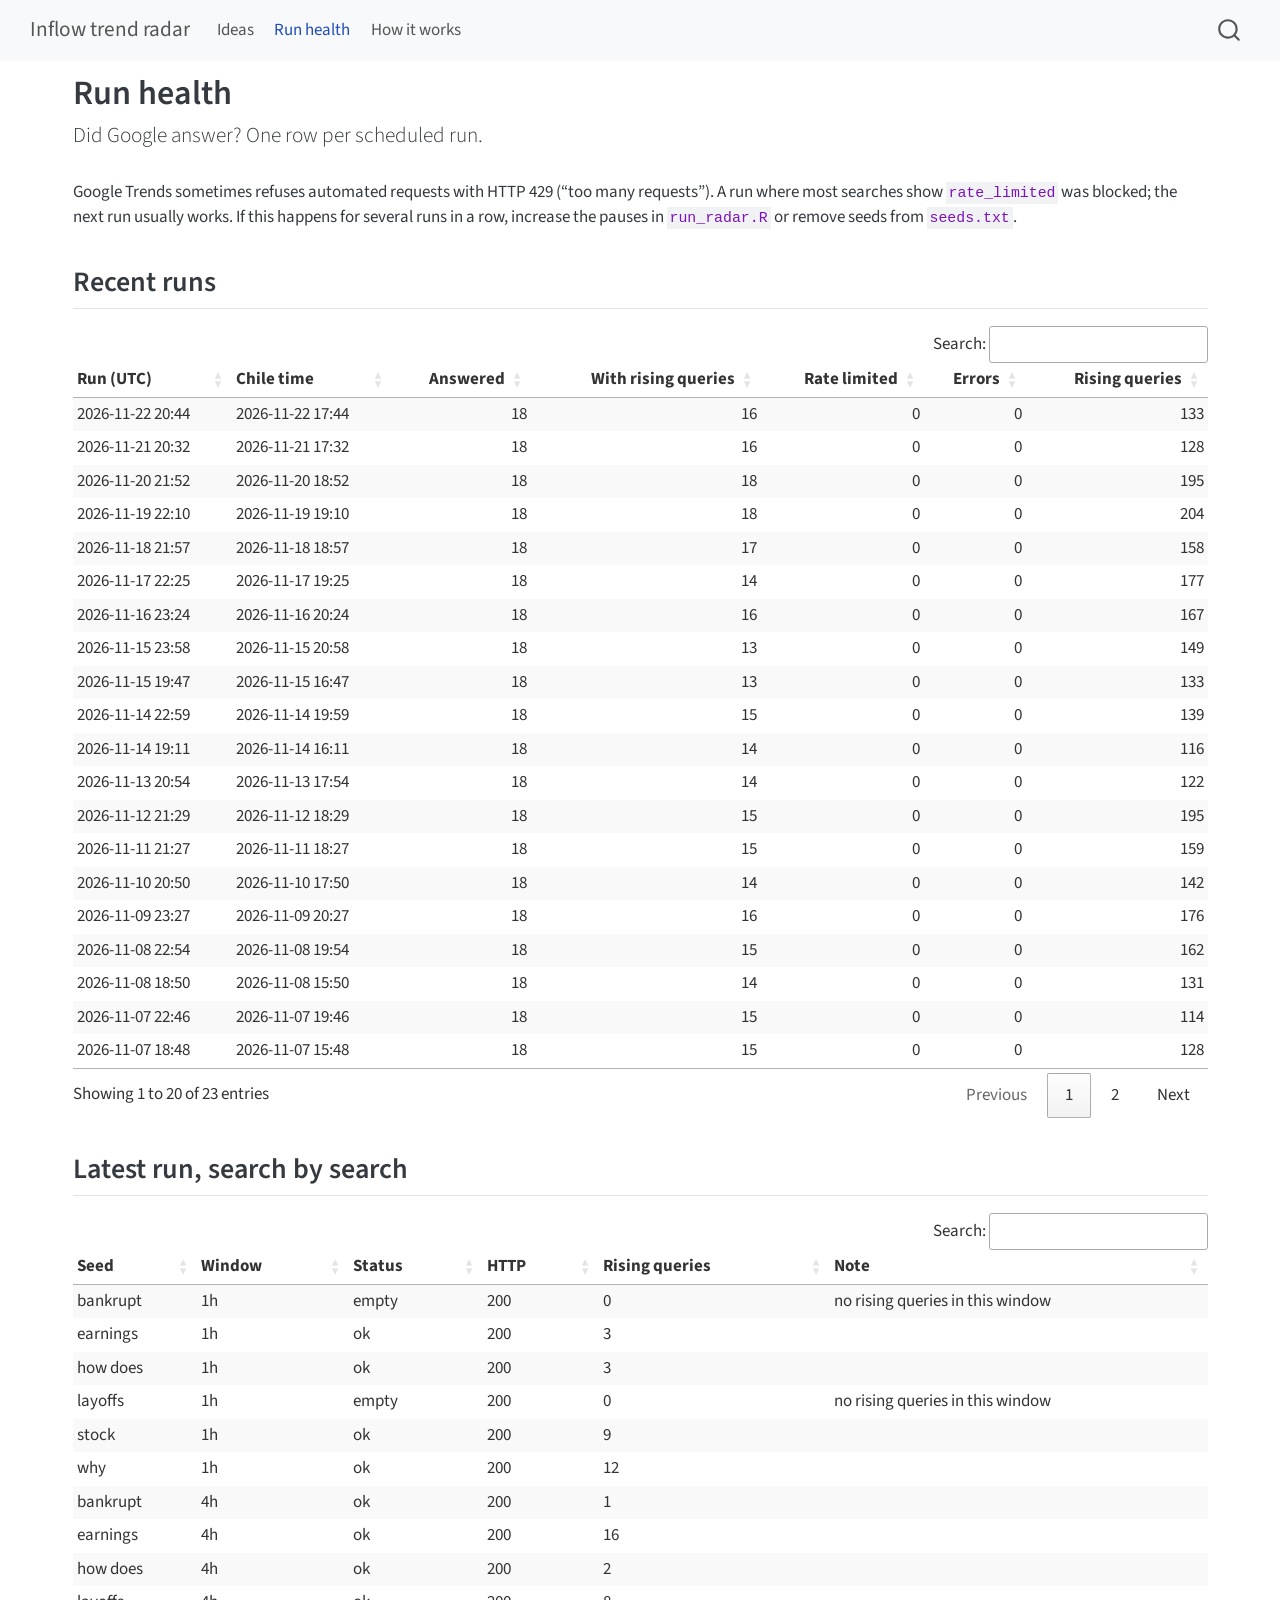
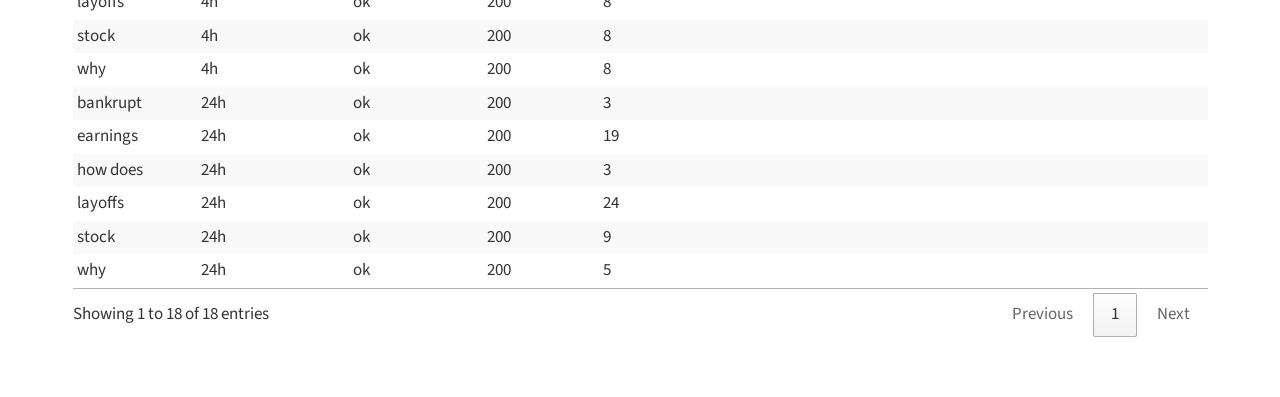
==== commit 490b723e: "Built site for gh-pages" ====
--- a/health.html
+++ b/health.html
@@ -168,8 +168,8 @@
 <h2 class="anchored" data-anchor-id="recent-runs">Recent runs</h2>
 <div class="cell">
 <div class="cell-output-display">
-<div class="datatables html-widget html-fill-item" id="htmlwidget-758a5658f960636bc999" style="width:100%;height:auto;"></div>
-<script type="application/json" data-for="htmlwidget-758a5658f960636bc999">{"x":{"filter":"none","vertical":false,"data":[["2026-11-21 20:32","2026-11-20 21:52","2026-11-19 22:10","2026-11-18 21:57","2026-11-17 22:25","2026-11-16 23:24","2026-11-15 23:58","2026-11-15 19:47","2026-11-14 22:59","2026-11-14 19:11","2026-11-13 20:54","2026-11-12 21:29","2026-11-11 21:27","2026-11-10 20:50","2026-11-09 23:27","2026-11-08 22:54","2026-11-08 18:50","2026-11-07 22:46","2026-11-07 18:48","2026-11-06 20:27","2026-11-05 21:29","2026-11-05 15:22"],["2026-11-21 17:32","2026-11-20 18:52","2026-11-19 19:10","2026-11-18 18:57","2026-11-17 19:25","2026-11-16 20:24","2026-11-15 20:58","2026-11-15 16:47","2026-11-14 19:59","2026-11-14 16:11","2026-11-13 17:54","2026-11-12 18:29","2026-11-11 18:27","2026-11-10 17:50","2026-11-09 20:27","2026-11-08 19:54","2026-11-08 15:50","2026-11-07 19:46","2026-11-07 15:48","2026-11-06 17:27","2026-11-05 18:29","2026-11-05 12:22"],[18,18,18,18,18,18,18,18,18,18,18,18,18,18,18,18,18,18,18,18,18,18],[16,18,18,17,14,16,13,13,15,14,14,15,15,14,16,15,14,15,15,14,16,16],[0,0,0,0,0,0,0,0,0,0,0,0,0,0,0,0,0,0,0,0,0,0],[0,0,0,0,0,0,0,0,0,0,0,0,0,0,0,0,0,0,0,0,0,0],[128,195,204,158,177,167,149,133,139,116,122,195,159,142,176,162,131,114,128,126,185,241]],"container":"<table class=\"compact stripe hover\">\n  <thead>\n    <tr>\n      <th>Run (UTC)<\/th>\n      <th>Chile time<\/th>\n      <th>Answered<\/th>\n      <th>With rising queries<\/th>\n      <th>Rate limited<\/th>\n      <th>Errors<\/th>\n      <th>Rising queries<\/th>\n    <\/tr>\n  <\/thead>\n<\/table>","options":{"pageLength":20,"order":[],"autoWidth":false,"scrollX":true,"dom":"ftip","columnDefs":[{"className":"dt-right","targets":[2,3,4,5,6]},{"name":"Run (UTC)","targets":0},{"name":"Chile time","targets":1},{"name":"Answered","targets":2},{"name":"With rising queries","targets":3},{"name":"Rate limited","targets":4},{"name":"Errors","targets":5},{"name":"Rising queries","targets":6}],"orderClasses":false,"lengthMenu":[10,20,25,50,100]}},"evals":[],"jsHooks":[]}</script>
+<div class="datatables html-widget html-fill-item" id="htmlwidget-007762f56847b02e1833" style="width:100%;height:auto;"></div>
+<script type="application/json" data-for="htmlwidget-007762f56847b02e1833">{"x":{"filter":"none","vertical":false,"data":[["2026-11-22 20:44","2026-11-21 20:32","2026-11-20 21:52","2026-11-19 22:10","2026-11-18 21:57","2026-11-17 22:25","2026-11-16 23:24","2026-11-15 23:58","2026-11-15 19:47","2026-11-14 22:59","2026-11-14 19:11","2026-11-13 20:54","2026-11-12 21:29","2026-11-11 21:27","2026-11-10 20:50","2026-11-09 23:27","2026-11-08 22:54","2026-11-08 18:50","2026-11-07 22:46","2026-11-07 18:48","2026-11-06 20:27","2026-11-05 21:29","2026-11-05 15:22"],["2026-11-22 17:44","2026-11-21 17:32","2026-11-20 18:52","2026-11-19 19:10","2026-11-18 18:57","2026-11-17 19:25","2026-11-16 20:24","2026-11-15 20:58","2026-11-15 16:47","2026-11-14 19:59","2026-11-14 16:11","2026-11-13 17:54","2026-11-12 18:29","2026-11-11 18:27","2026-11-10 17:50","2026-11-09 20:27","2026-11-08 19:54","2026-11-08 15:50","2026-11-07 19:46","2026-11-07 15:48","2026-11-06 17:27","2026-11-05 18:29","2026-11-05 12:22"],[18,18,18,18,18,18,18,18,18,18,18,18,18,18,18,18,18,18,18,18,18,18,18],[16,16,18,18,17,14,16,13,13,15,14,14,15,15,14,16,15,14,15,15,14,16,16],[0,0,0,0,0,0,0,0,0,0,0,0,0,0,0,0,0,0,0,0,0,0,0],[0,0,0,0,0,0,0,0,0,0,0,0,0,0,0,0,0,0,0,0,0,0,0],[133,128,195,204,158,177,167,149,133,139,116,122,195,159,142,176,162,131,114,128,126,185,241]],"container":"<table class=\"compact stripe hover\">\n  <thead>\n    <tr>\n      <th>Run (UTC)<\/th>\n      <th>Chile time<\/th>\n      <th>Answered<\/th>\n      <th>With rising queries<\/th>\n      <th>Rate limited<\/th>\n      <th>Errors<\/th>\n      <th>Rising queries<\/th>\n    <\/tr>\n  <\/thead>\n<\/table>","options":{"pageLength":20,"order":[],"autoWidth":false,"scrollX":true,"dom":"ftip","columnDefs":[{"className":"dt-right","targets":[2,3,4,5,6]},{"name":"Run (UTC)","targets":0},{"name":"Chile time","targets":1},{"name":"Answered","targets":2},{"name":"With rising queries","targets":3},{"name":"Rate limited","targets":4},{"name":"Errors","targets":5},{"name":"Rising queries","targets":6}],"orderClasses":false,"lengthMenu":[10,20,25,50,100]}},"evals":[],"jsHooks":[]}</script>
 </div>
 </div>
 </section>
@@ -177,8 +177,8 @@
 <h2 class="anchored" data-anchor-id="latest-run-search-by-search">Latest run, search by search</h2>
 <div class="cell">
 <div class="cell-output-display">
-<div class="datatables html-widget html-fill-item" id="htmlwidget-438e4333ce0301c9fedd" style="width:100%;height:auto;"></div>
-<script type="application/json" data-for="htmlwidget-438e4333ce0301c9fedd">{"x":{"filter":"none","vertical":false,"data":[["bankrupt","earnings","how does","layoffs","stock","why","bankrupt","earnings","how does","layoffs","stock","why","bankrupt","earnings","how does","layoffs","stock","why"],["1h","1h","1h","1h","1h","1h","4h","4h","4h","4h","4h","4h","24h","24h","24h","24h","24h","24h"],["empty","ok","ok","empty","ok","ok","ok","ok","ok","ok","ok","ok","ok","ok","ok","ok","ok","ok"],["200","200","200","200","200","200","200","200","200","200","200","200","200","200","200","200","200","200"],["0","2","9","0","5","4","1","8","3","10","4","5","9","20","10","20","9","9"],["no rising queries in this window",null,null,"no rising queries in this window",null,null,null,null,null,null,null,null,null,null,null,null,null,null]],"container":"<table class=\"compact stripe hover\">\n  <thead>\n    <tr>\n      <th>Seed<\/th>\n      <th>Window<\/th>\n      <th>Status<\/th>\n      <th>HTTP<\/th>\n      <th>Rising queries<\/th>\n      <th>Note<\/th>\n    <\/tr>\n  <\/thead>\n<\/table>","options":{"pageLength":30,"order":[],"autoWidth":false,"scrollX":true,"dom":"ftip","columnDefs":[{"name":"Seed","targets":0},{"name":"Window","targets":1},{"name":"Status","targets":2},{"name":"HTTP","targets":3},{"name":"Rising queries","targets":4},{"name":"Note","targets":5}],"orderClasses":false,"lengthMenu":[10,25,30,50,100]}},"evals":[],"jsHooks":[]}</script>
+<div class="datatables html-widget html-fill-item" id="htmlwidget-bdea30e03a3ca4ec1f16" style="width:100%;height:auto;"></div>
+<script type="application/json" data-for="htmlwidget-bdea30e03a3ca4ec1f16">{"x":{"filter":"none","vertical":false,"data":[["bankrupt","earnings","how does","layoffs","stock","why","bankrupt","earnings","how does","layoffs","stock","why","bankrupt","earnings","how does","layoffs","stock","why"],["1h","1h","1h","1h","1h","1h","4h","4h","4h","4h","4h","4h","24h","24h","24h","24h","24h","24h"],["empty","ok","ok","empty","ok","ok","ok","ok","ok","ok","ok","ok","ok","ok","ok","ok","ok","ok"],["200","200","200","200","200","200","200","200","200","200","200","200","200","200","200","200","200","200"],["0","3","3","0","9","12","1","16","2","8","8","8","3","19","3","24","9","5"],["no rising queries in this window",null,null,"no rising queries in this window",null,null,null,null,null,null,null,null,null,null,null,null,null,null]],"container":"<table class=\"compact stripe hover\">\n  <thead>\n    <tr>\n      <th>Seed<\/th>\n      <th>Window<\/th>\n      <th>Status<\/th>\n      <th>HTTP<\/th>\n      <th>Rising queries<\/th>\n      <th>Note<\/th>\n    <\/tr>\n  <\/thead>\n<\/table>","options":{"pageLength":30,"order":[],"autoWidth":false,"scrollX":true,"dom":"ftip","columnDefs":[{"name":"Seed","targets":0},{"name":"Window","targets":1},{"name":"Status","targets":2},{"name":"HTTP","targets":3},{"name":"Rising queries","targets":4},{"name":"Note","targets":5}],"orderClasses":false,"lengthMenu":[10,25,30,50,100]}},"evals":[],"jsHooks":[]}</script>
 </div>
 </div>
 
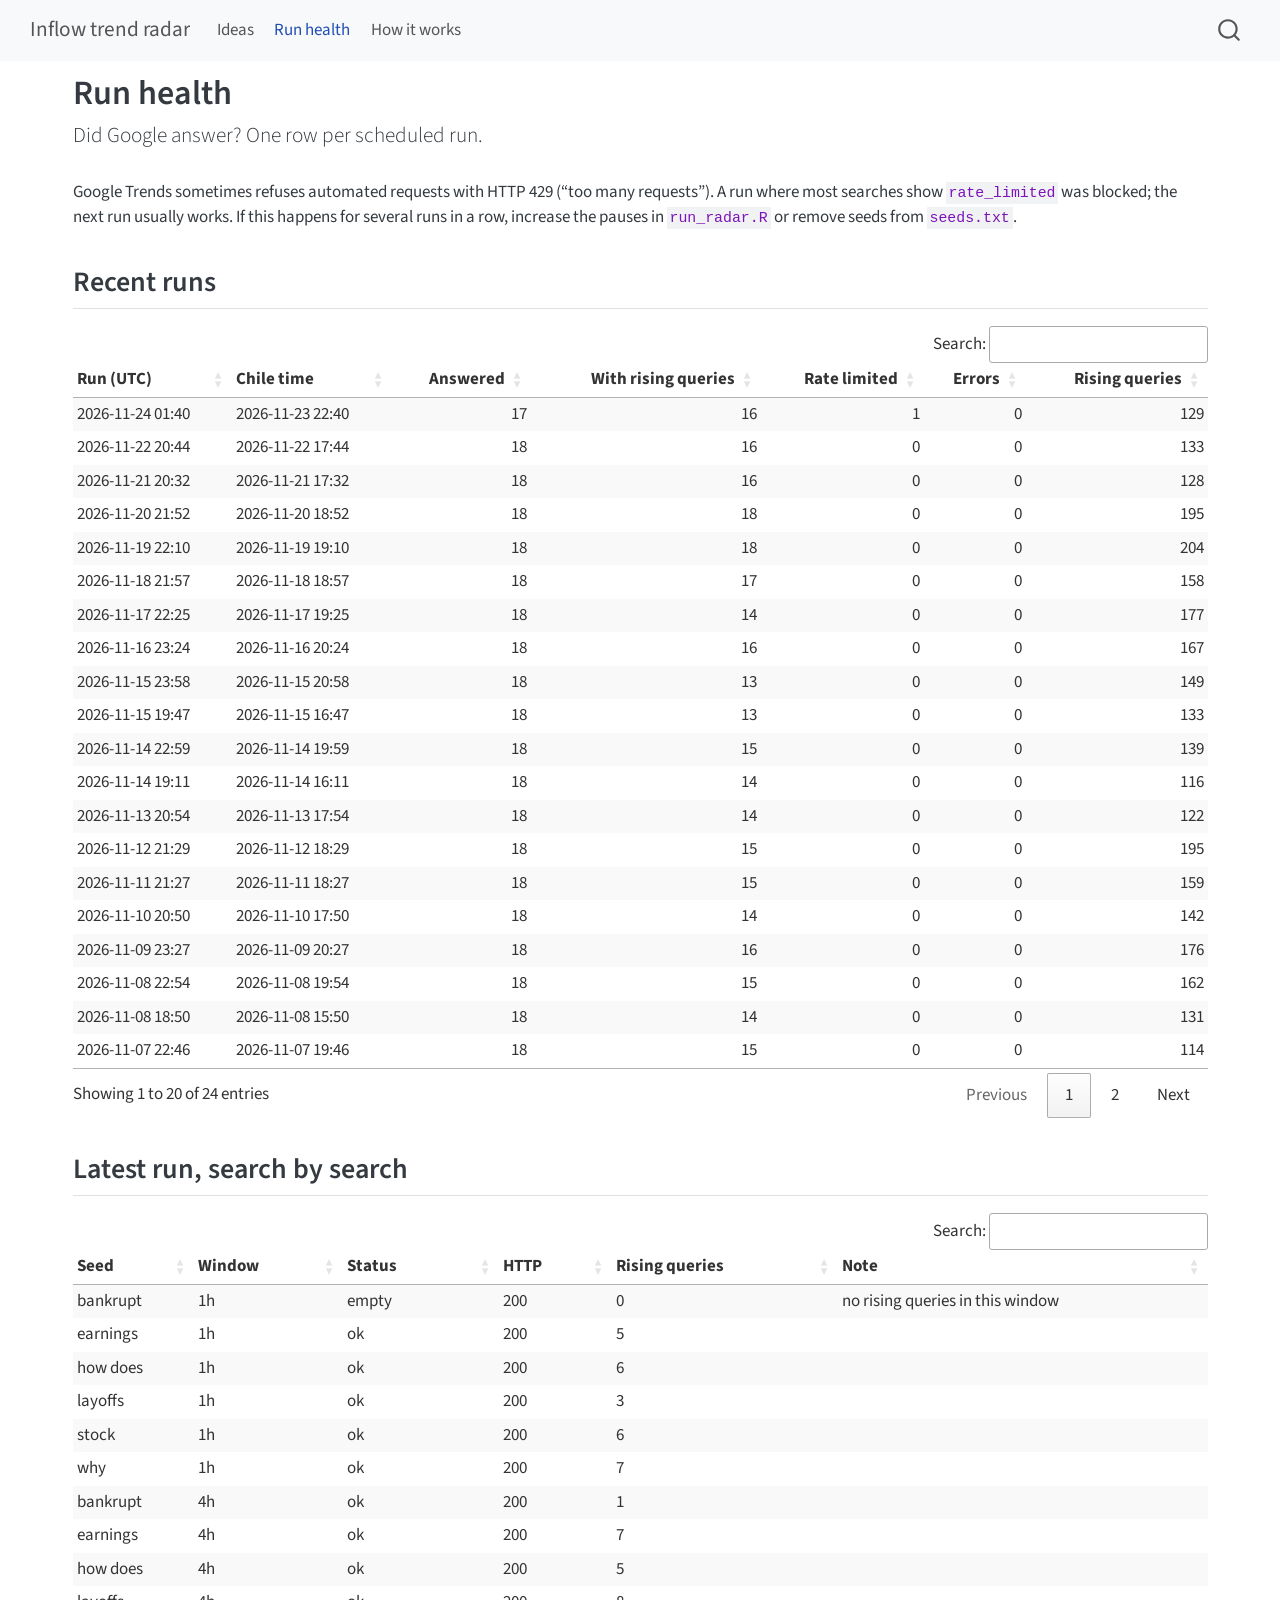
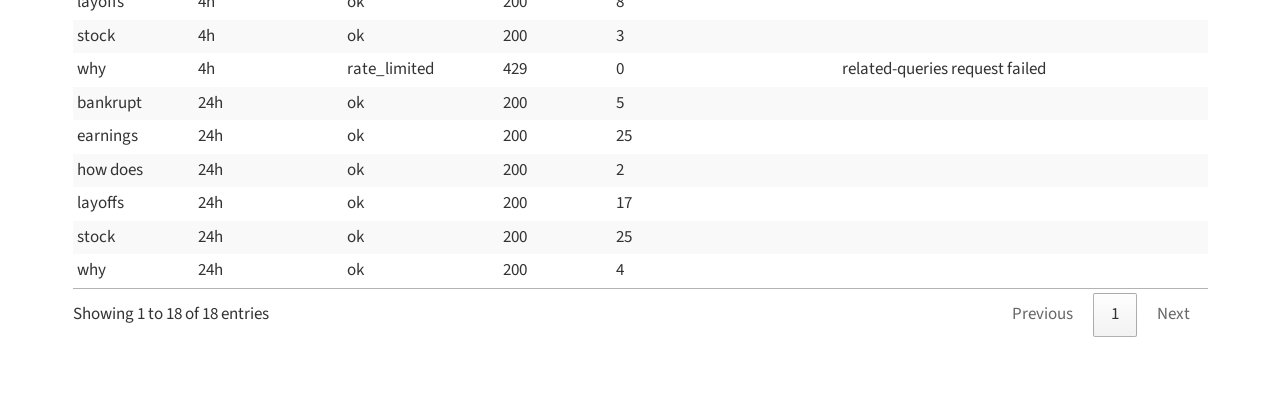
==== commit d6c3ddcd: "Built site for gh-pages" ====
--- a/health.html
+++ b/health.html
@@ -168,8 +168,8 @@
 <h2 class="anchored" data-anchor-id="recent-runs">Recent runs</h2>
 <div class="cell">
 <div class="cell-output-display">
-<div class="datatables html-widget html-fill-item" id="htmlwidget-007762f56847b02e1833" style="width:100%;height:auto;"></div>
-<script type="application/json" data-for="htmlwidget-007762f56847b02e1833">{"x":{"filter":"none","vertical":false,"data":[["2026-11-22 20:44","2026-11-21 20:32","2026-11-20 21:52","2026-11-19 22:10","2026-11-18 21:57","2026-11-17 22:25","2026-11-16 23:24","2026-11-15 23:58","2026-11-15 19:47","2026-11-14 22:59","2026-11-14 19:11","2026-11-13 20:54","2026-11-12 21:29","2026-11-11 21:27","2026-11-10 20:50","2026-11-09 23:27","2026-11-08 22:54","2026-11-08 18:50","2026-11-07 22:46","2026-11-07 18:48","2026-11-06 20:27","2026-11-05 21:29","2026-11-05 15:22"],["2026-11-22 17:44","2026-11-21 17:32","2026-11-20 18:52","2026-11-19 19:10","2026-11-18 18:57","2026-11-17 19:25","2026-11-16 20:24","2026-11-15 20:58","2026-11-15 16:47","2026-11-14 19:59","2026-11-14 16:11","2026-11-13 17:54","2026-11-12 18:29","2026-11-11 18:27","2026-11-10 17:50","2026-11-09 20:27","2026-11-08 19:54","2026-11-08 15:50","2026-11-07 19:46","2026-11-07 15:48","2026-11-06 17:27","2026-11-05 18:29","2026-11-05 12:22"],[18,18,18,18,18,18,18,18,18,18,18,18,18,18,18,18,18,18,18,18,18,18,18],[16,16,18,18,17,14,16,13,13,15,14,14,15,15,14,16,15,14,15,15,14,16,16],[0,0,0,0,0,0,0,0,0,0,0,0,0,0,0,0,0,0,0,0,0,0,0],[0,0,0,0,0,0,0,0,0,0,0,0,0,0,0,0,0,0,0,0,0,0,0],[133,128,195,204,158,177,167,149,133,139,116,122,195,159,142,176,162,131,114,128,126,185,241]],"container":"<table class=\"compact stripe hover\">\n  <thead>\n    <tr>\n      <th>Run (UTC)<\/th>\n      <th>Chile time<\/th>\n      <th>Answered<\/th>\n      <th>With rising queries<\/th>\n      <th>Rate limited<\/th>\n      <th>Errors<\/th>\n      <th>Rising queries<\/th>\n    <\/tr>\n  <\/thead>\n<\/table>","options":{"pageLength":20,"order":[],"autoWidth":false,"scrollX":true,"dom":"ftip","columnDefs":[{"className":"dt-right","targets":[2,3,4,5,6]},{"name":"Run (UTC)","targets":0},{"name":"Chile time","targets":1},{"name":"Answered","targets":2},{"name":"With rising queries","targets":3},{"name":"Rate limited","targets":4},{"name":"Errors","targets":5},{"name":"Rising queries","targets":6}],"orderClasses":false,"lengthMenu":[10,20,25,50,100]}},"evals":[],"jsHooks":[]}</script>
+<div class="datatables html-widget html-fill-item" id="htmlwidget-76a314c2d2dddde6e9ad" style="width:100%;height:auto;"></div>
+<script type="application/json" data-for="htmlwidget-76a314c2d2dddde6e9ad">{"x":{"filter":"none","vertical":false,"data":[["2026-11-24 01:40","2026-11-22 20:44","2026-11-21 20:32","2026-11-20 21:52","2026-11-19 22:10","2026-11-18 21:57","2026-11-17 22:25","2026-11-16 23:24","2026-11-15 23:58","2026-11-15 19:47","2026-11-14 22:59","2026-11-14 19:11","2026-11-13 20:54","2026-11-12 21:29","2026-11-11 21:27","2026-11-10 20:50","2026-11-09 23:27","2026-11-08 22:54","2026-11-08 18:50","2026-11-07 22:46","2026-11-07 18:48","2026-11-06 20:27","2026-11-05 21:29","2026-11-05 15:22"],["2026-11-23 22:40","2026-11-22 17:44","2026-11-21 17:32","2026-11-20 18:52","2026-11-19 19:10","2026-11-18 18:57","2026-11-17 19:25","2026-11-16 20:24","2026-11-15 20:58","2026-11-15 16:47","2026-11-14 19:59","2026-11-14 16:11","2026-11-13 17:54","2026-11-12 18:29","2026-11-11 18:27","2026-11-10 17:50","2026-11-09 20:27","2026-11-08 19:54","2026-11-08 15:50","2026-11-07 19:46","2026-11-07 15:48","2026-11-06 17:27","2026-11-05 18:29","2026-11-05 12:22"],[17,18,18,18,18,18,18,18,18,18,18,18,18,18,18,18,18,18,18,18,18,18,18,18],[16,16,16,18,18,17,14,16,13,13,15,14,14,15,15,14,16,15,14,15,15,14,16,16],[1,0,0,0,0,0,0,0,0,0,0,0,0,0,0,0,0,0,0,0,0,0,0,0],[0,0,0,0,0,0,0,0,0,0,0,0,0,0,0,0,0,0,0,0,0,0,0,0],[129,133,128,195,204,158,177,167,149,133,139,116,122,195,159,142,176,162,131,114,128,126,185,241]],"container":"<table class=\"compact stripe hover\">\n  <thead>\n    <tr>\n      <th>Run (UTC)<\/th>\n      <th>Chile time<\/th>\n      <th>Answered<\/th>\n      <th>With rising queries<\/th>\n      <th>Rate limited<\/th>\n      <th>Errors<\/th>\n      <th>Rising queries<\/th>\n    <\/tr>\n  <\/thead>\n<\/table>","options":{"pageLength":20,"order":[],"autoWidth":false,"scrollX":true,"dom":"ftip","columnDefs":[{"className":"dt-right","targets":[2,3,4,5,6]},{"name":"Run (UTC)","targets":0},{"name":"Chile time","targets":1},{"name":"Answered","targets":2},{"name":"With rising queries","targets":3},{"name":"Rate limited","targets":4},{"name":"Errors","targets":5},{"name":"Rising queries","targets":6}],"orderClasses":false,"lengthMenu":[10,20,25,50,100]}},"evals":[],"jsHooks":[]}</script>
 </div>
 </div>
 </section>
@@ -177,8 +177,8 @@
 <h2 class="anchored" data-anchor-id="latest-run-search-by-search">Latest run, search by search</h2>
 <div class="cell">
 <div class="cell-output-display">
-<div class="datatables html-widget html-fill-item" id="htmlwidget-bdea30e03a3ca4ec1f16" style="width:100%;height:auto;"></div>
-<script type="application/json" data-for="htmlwidget-bdea30e03a3ca4ec1f16">{"x":{"filter":"none","vertical":false,"data":[["bankrupt","earnings","how does","layoffs","stock","why","bankrupt","earnings","how does","layoffs","stock","why","bankrupt","earnings","how does","layoffs","stock","why"],["1h","1h","1h","1h","1h","1h","4h","4h","4h","4h","4h","4h","24h","24h","24h","24h","24h","24h"],["empty","ok","ok","empty","ok","ok","ok","ok","ok","ok","ok","ok","ok","ok","ok","ok","ok","ok"],["200","200","200","200","200","200","200","200","200","200","200","200","200","200","200","200","200","200"],["0","3","3","0","9","12","1","16","2","8","8","8","3","19","3","24","9","5"],["no rising queries in this window",null,null,"no rising queries in this window",null,null,null,null,null,null,null,null,null,null,null,null,null,null]],"container":"<table class=\"compact stripe hover\">\n  <thead>\n    <tr>\n      <th>Seed<\/th>\n      <th>Window<\/th>\n      <th>Status<\/th>\n      <th>HTTP<\/th>\n      <th>Rising queries<\/th>\n      <th>Note<\/th>\n    <\/tr>\n  <\/thead>\n<\/table>","options":{"pageLength":30,"order":[],"autoWidth":false,"scrollX":true,"dom":"ftip","columnDefs":[{"name":"Seed","targets":0},{"name":"Window","targets":1},{"name":"Status","targets":2},{"name":"HTTP","targets":3},{"name":"Rising queries","targets":4},{"name":"Note","targets":5}],"orderClasses":false,"lengthMenu":[10,25,30,50,100]}},"evals":[],"jsHooks":[]}</script>
+<div class="datatables html-widget html-fill-item" id="htmlwidget-9a02a27b9a2bbe668eba" style="width:100%;height:auto;"></div>
+<script type="application/json" data-for="htmlwidget-9a02a27b9a2bbe668eba">{"x":{"filter":"none","vertical":false,"data":[["bankrupt","earnings","how does","layoffs","stock","why","bankrupt","earnings","how does","layoffs","stock","why","bankrupt","earnings","how does","layoffs","stock","why"],["1h","1h","1h","1h","1h","1h","4h","4h","4h","4h","4h","4h","24h","24h","24h","24h","24h","24h"],["empty","ok","ok","ok","ok","ok","ok","ok","ok","ok","ok","rate_limited","ok","ok","ok","ok","ok","ok"],["200","200","200","200","200","200","200","200","200","200","200","429","200","200","200","200","200","200"],["0","5","6","3","6","7","1","7","5","8","3","0","5","25","2","17","25","4"],["no rising queries in this window",null,null,null,null,null,null,null,null,null,null,"related-queries request failed",null,null,null,null,null,null]],"container":"<table class=\"compact stripe hover\">\n  <thead>\n    <tr>\n      <th>Seed<\/th>\n      <th>Window<\/th>\n      <th>Status<\/th>\n      <th>HTTP<\/th>\n      <th>Rising queries<\/th>\n      <th>Note<\/th>\n    <\/tr>\n  <\/thead>\n<\/table>","options":{"pageLength":30,"order":[],"autoWidth":false,"scrollX":true,"dom":"ftip","columnDefs":[{"name":"Seed","targets":0},{"name":"Window","targets":1},{"name":"Status","targets":2},{"name":"HTTP","targets":3},{"name":"Rising queries","targets":4},{"name":"Note","targets":5}],"orderClasses":false,"lengthMenu":[10,25,30,50,100]}},"evals":[],"jsHooks":[]}</script>
 </div>
 </div>
 
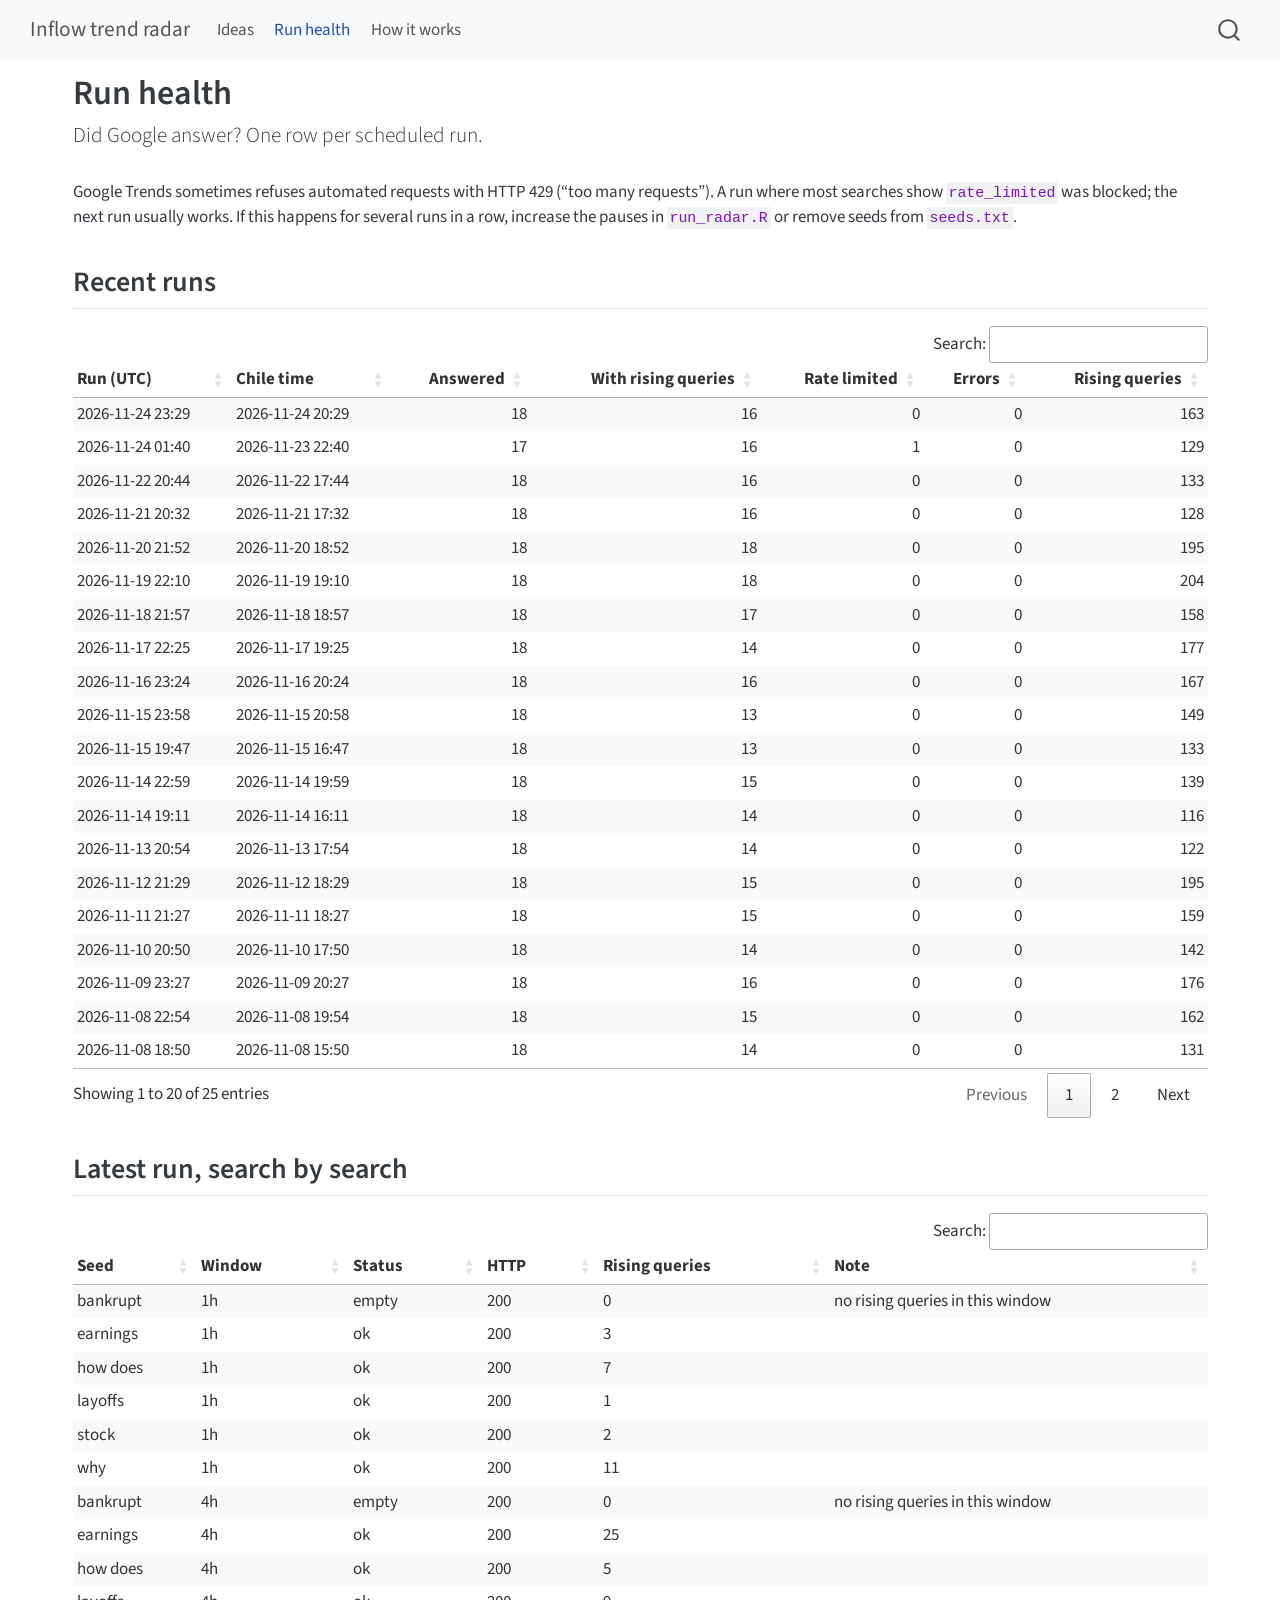
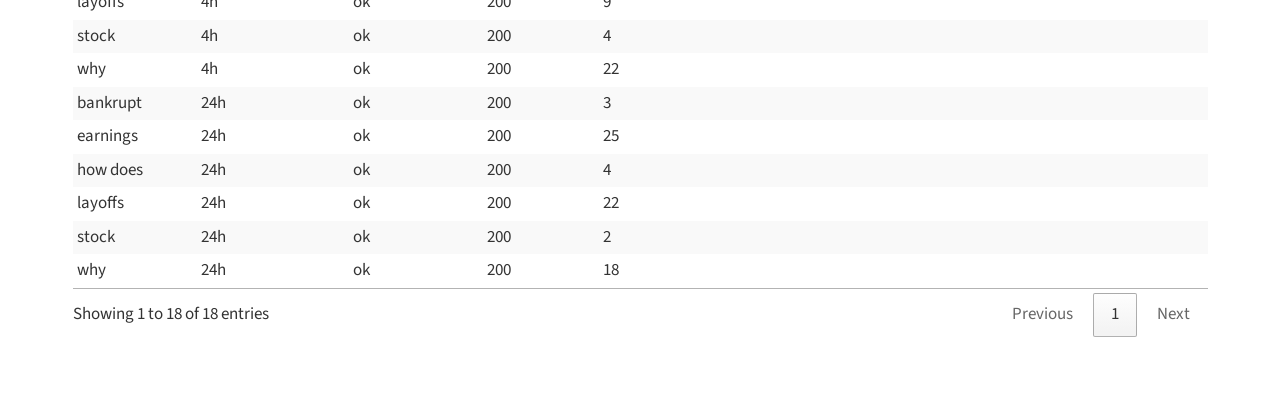
==== commit 542caed2: "Built site for gh-pages" ====
--- a/health.html
+++ b/health.html
@@ -168,8 +168,8 @@
 <h2 class="anchored" data-anchor-id="recent-runs">Recent runs</h2>
 <div class="cell">
 <div class="cell-output-display">
-<div class="datatables html-widget html-fill-item" id="htmlwidget-76a314c2d2dddde6e9ad" style="width:100%;height:auto;"></div>
-<script type="application/json" data-for="htmlwidget-76a314c2d2dddde6e9ad">{"x":{"filter":"none","vertical":false,"data":[["2026-11-24 01:40","2026-11-22 20:44","2026-11-21 20:32","2026-11-20 21:52","2026-11-19 22:10","2026-11-18 21:57","2026-11-17 22:25","2026-11-16 23:24","2026-11-15 23:58","2026-11-15 19:47","2026-11-14 22:59","2026-11-14 19:11","2026-11-13 20:54","2026-11-12 21:29","2026-11-11 21:27","2026-11-10 20:50","2026-11-09 23:27","2026-11-08 22:54","2026-11-08 18:50","2026-11-07 22:46","2026-11-07 18:48","2026-11-06 20:27","2026-11-05 21:29","2026-11-05 15:22"],["2026-11-23 22:40","2026-11-22 17:44","2026-11-21 17:32","2026-11-20 18:52","2026-11-19 19:10","2026-11-18 18:57","2026-11-17 19:25","2026-11-16 20:24","2026-11-15 20:58","2026-11-15 16:47","2026-11-14 19:59","2026-11-14 16:11","2026-11-13 17:54","2026-11-12 18:29","2026-11-11 18:27","2026-11-10 17:50","2026-11-09 20:27","2026-11-08 19:54","2026-11-08 15:50","2026-11-07 19:46","2026-11-07 15:48","2026-11-06 17:27","2026-11-05 18:29","2026-11-05 12:22"],[17,18,18,18,18,18,18,18,18,18,18,18,18,18,18,18,18,18,18,18,18,18,18,18],[16,16,16,18,18,17,14,16,13,13,15,14,14,15,15,14,16,15,14,15,15,14,16,16],[1,0,0,0,0,0,0,0,0,0,0,0,0,0,0,0,0,0,0,0,0,0,0,0],[0,0,0,0,0,0,0,0,0,0,0,0,0,0,0,0,0,0,0,0,0,0,0,0],[129,133,128,195,204,158,177,167,149,133,139,116,122,195,159,142,176,162,131,114,128,126,185,241]],"container":"<table class=\"compact stripe hover\">\n  <thead>\n    <tr>\n      <th>Run (UTC)<\/th>\n      <th>Chile time<\/th>\n      <th>Answered<\/th>\n      <th>With rising queries<\/th>\n      <th>Rate limited<\/th>\n      <th>Errors<\/th>\n      <th>Rising queries<\/th>\n    <\/tr>\n  <\/thead>\n<\/table>","options":{"pageLength":20,"order":[],"autoWidth":false,"scrollX":true,"dom":"ftip","columnDefs":[{"className":"dt-right","targets":[2,3,4,5,6]},{"name":"Run (UTC)","targets":0},{"name":"Chile time","targets":1},{"name":"Answered","targets":2},{"name":"With rising queries","targets":3},{"name":"Rate limited","targets":4},{"name":"Errors","targets":5},{"name":"Rising queries","targets":6}],"orderClasses":false,"lengthMenu":[10,20,25,50,100]}},"evals":[],"jsHooks":[]}</script>
+<div class="datatables html-widget html-fill-item" id="htmlwidget-1acf84c762d13a07c298" style="width:100%;height:auto;"></div>
+<script type="application/json" data-for="htmlwidget-1acf84c762d13a07c298">{"x":{"filter":"none","vertical":false,"data":[["2026-11-24 23:29","2026-11-24 01:40","2026-11-22 20:44","2026-11-21 20:32","2026-11-20 21:52","2026-11-19 22:10","2026-11-18 21:57","2026-11-17 22:25","2026-11-16 23:24","2026-11-15 23:58","2026-11-15 19:47","2026-11-14 22:59","2026-11-14 19:11","2026-11-13 20:54","2026-11-12 21:29","2026-11-11 21:27","2026-11-10 20:50","2026-11-09 23:27","2026-11-08 22:54","2026-11-08 18:50","2026-11-07 22:46","2026-11-07 18:48","2026-11-06 20:27","2026-11-05 21:29","2026-11-05 15:22"],["2026-11-24 20:29","2026-11-23 22:40","2026-11-22 17:44","2026-11-21 17:32","2026-11-20 18:52","2026-11-19 19:10","2026-11-18 18:57","2026-11-17 19:25","2026-11-16 20:24","2026-11-15 20:58","2026-11-15 16:47","2026-11-14 19:59","2026-11-14 16:11","2026-11-13 17:54","2026-11-12 18:29","2026-11-11 18:27","2026-11-10 17:50","2026-11-09 20:27","2026-11-08 19:54","2026-11-08 15:50","2026-11-07 19:46","2026-11-07 15:48","2026-11-06 17:27","2026-11-05 18:29","2026-11-05 12:22"],[18,17,18,18,18,18,18,18,18,18,18,18,18,18,18,18,18,18,18,18,18,18,18,18,18],[16,16,16,16,18,18,17,14,16,13,13,15,14,14,15,15,14,16,15,14,15,15,14,16,16],[0,1,0,0,0,0,0,0,0,0,0,0,0,0,0,0,0,0,0,0,0,0,0,0,0],[0,0,0,0,0,0,0,0,0,0,0,0,0,0,0,0,0,0,0,0,0,0,0,0,0],[163,129,133,128,195,204,158,177,167,149,133,139,116,122,195,159,142,176,162,131,114,128,126,185,241]],"container":"<table class=\"compact stripe hover\">\n  <thead>\n    <tr>\n      <th>Run (UTC)<\/th>\n      <th>Chile time<\/th>\n      <th>Answered<\/th>\n      <th>With rising queries<\/th>\n      <th>Rate limited<\/th>\n      <th>Errors<\/th>\n      <th>Rising queries<\/th>\n    <\/tr>\n  <\/thead>\n<\/table>","options":{"pageLength":20,"order":[],"autoWidth":false,"scrollX":true,"dom":"ftip","columnDefs":[{"className":"dt-right","targets":[2,3,4,5,6]},{"name":"Run (UTC)","targets":0},{"name":"Chile time","targets":1},{"name":"Answered","targets":2},{"name":"With rising queries","targets":3},{"name":"Rate limited","targets":4},{"name":"Errors","targets":5},{"name":"Rising queries","targets":6}],"orderClasses":false,"lengthMenu":[10,20,25,50,100]}},"evals":[],"jsHooks":[]}</script>
 </div>
 </div>
 </section>
@@ -177,8 +177,8 @@
 <h2 class="anchored" data-anchor-id="latest-run-search-by-search">Latest run, search by search</h2>
 <div class="cell">
 <div class="cell-output-display">
-<div class="datatables html-widget html-fill-item" id="htmlwidget-9a02a27b9a2bbe668eba" style="width:100%;height:auto;"></div>
-<script type="application/json" data-for="htmlwidget-9a02a27b9a2bbe668eba">{"x":{"filter":"none","vertical":false,"data":[["bankrupt","earnings","how does","layoffs","stock","why","bankrupt","earnings","how does","layoffs","stock","why","bankrupt","earnings","how does","layoffs","stock","why"],["1h","1h","1h","1h","1h","1h","4h","4h","4h","4h","4h","4h","24h","24h","24h","24h","24h","24h"],["empty","ok","ok","ok","ok","ok","ok","ok","ok","ok","ok","rate_limited","ok","ok","ok","ok","ok","ok"],["200","200","200","200","200","200","200","200","200","200","200","429","200","200","200","200","200","200"],["0","5","6","3","6","7","1","7","5","8","3","0","5","25","2","17","25","4"],["no rising queries in this window",null,null,null,null,null,null,null,null,null,null,"related-queries request failed",null,null,null,null,null,null]],"container":"<table class=\"compact stripe hover\">\n  <thead>\n    <tr>\n      <th>Seed<\/th>\n      <th>Window<\/th>\n      <th>Status<\/th>\n      <th>HTTP<\/th>\n      <th>Rising queries<\/th>\n      <th>Note<\/th>\n    <\/tr>\n  <\/thead>\n<\/table>","options":{"pageLength":30,"order":[],"autoWidth":false,"scrollX":true,"dom":"ftip","columnDefs":[{"name":"Seed","targets":0},{"name":"Window","targets":1},{"name":"Status","targets":2},{"name":"HTTP","targets":3},{"name":"Rising queries","targets":4},{"name":"Note","targets":5}],"orderClasses":false,"lengthMenu":[10,25,30,50,100]}},"evals":[],"jsHooks":[]}</script>
+<div class="datatables html-widget html-fill-item" id="htmlwidget-bb4524261c2a37bd78ae" style="width:100%;height:auto;"></div>
+<script type="application/json" data-for="htmlwidget-bb4524261c2a37bd78ae">{"x":{"filter":"none","vertical":false,"data":[["bankrupt","earnings","how does","layoffs","stock","why","bankrupt","earnings","how does","layoffs","stock","why","bankrupt","earnings","how does","layoffs","stock","why"],["1h","1h","1h","1h","1h","1h","4h","4h","4h","4h","4h","4h","24h","24h","24h","24h","24h","24h"],["empty","ok","ok","ok","ok","ok","empty","ok","ok","ok","ok","ok","ok","ok","ok","ok","ok","ok"],["200","200","200","200","200","200","200","200","200","200","200","200","200","200","200","200","200","200"],["0","3","7","1","2","11","0","25","5","9","4","22","3","25","4","22","2","18"],["no rising queries in this window",null,null,null,null,null,"no rising queries in this window",null,null,null,null,null,null,null,null,null,null,null]],"container":"<table class=\"compact stripe hover\">\n  <thead>\n    <tr>\n      <th>Seed<\/th>\n      <th>Window<\/th>\n      <th>Status<\/th>\n      <th>HTTP<\/th>\n      <th>Rising queries<\/th>\n      <th>Note<\/th>\n    <\/tr>\n  <\/thead>\n<\/table>","options":{"pageLength":30,"order":[],"autoWidth":false,"scrollX":true,"dom":"ftip","columnDefs":[{"name":"Seed","targets":0},{"name":"Window","targets":1},{"name":"Status","targets":2},{"name":"HTTP","targets":3},{"name":"Rising queries","targets":4},{"name":"Note","targets":5}],"orderClasses":false,"lengthMenu":[10,25,30,50,100]}},"evals":[],"jsHooks":[]}</script>
 </div>
 </div>
 
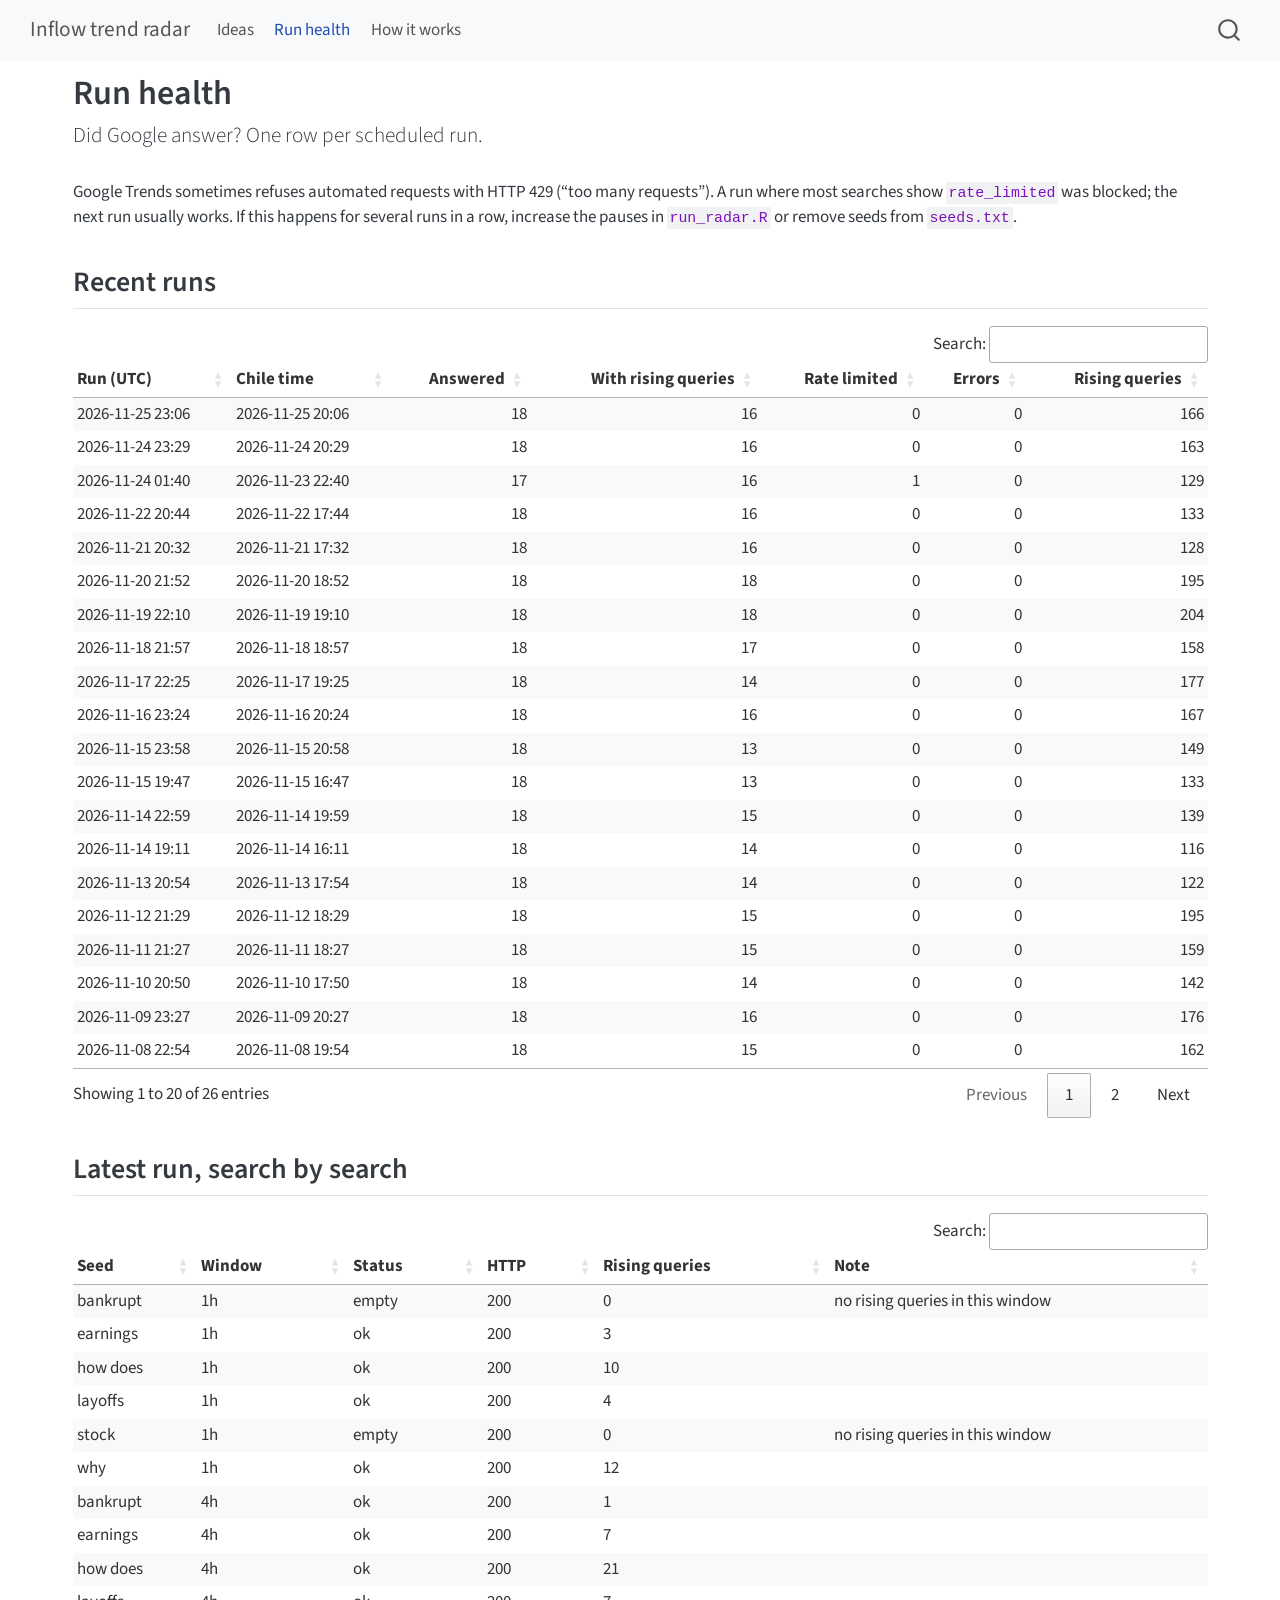
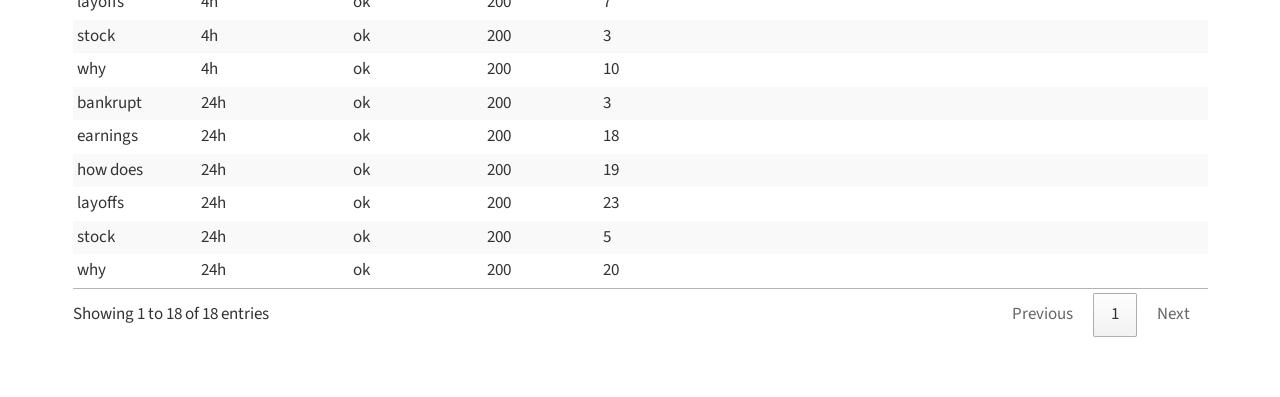
==== commit b99c5f28: "Built site for gh-pages" ====
--- a/health.html
+++ b/health.html
@@ -168,8 +168,8 @@
 <h2 class="anchored" data-anchor-id="recent-runs">Recent runs</h2>
 <div class="cell">
 <div class="cell-output-display">
-<div class="datatables html-widget html-fill-item" id="htmlwidget-1acf84c762d13a07c298" style="width:100%;height:auto;"></div>
-<script type="application/json" data-for="htmlwidget-1acf84c762d13a07c298">{"x":{"filter":"none","vertical":false,"data":[["2026-11-24 23:29","2026-11-24 01:40","2026-11-22 20:44","2026-11-21 20:32","2026-11-20 21:52","2026-11-19 22:10","2026-11-18 21:57","2026-11-17 22:25","2026-11-16 23:24","2026-11-15 23:58","2026-11-15 19:47","2026-11-14 22:59","2026-11-14 19:11","2026-11-13 20:54","2026-11-12 21:29","2026-11-11 21:27","2026-11-10 20:50","2026-11-09 23:27","2026-11-08 22:54","2026-11-08 18:50","2026-11-07 22:46","2026-11-07 18:48","2026-11-06 20:27","2026-11-05 21:29","2026-11-05 15:22"],["2026-11-24 20:29","2026-11-23 22:40","2026-11-22 17:44","2026-11-21 17:32","2026-11-20 18:52","2026-11-19 19:10","2026-11-18 18:57","2026-11-17 19:25","2026-11-16 20:24","2026-11-15 20:58","2026-11-15 16:47","2026-11-14 19:59","2026-11-14 16:11","2026-11-13 17:54","2026-11-12 18:29","2026-11-11 18:27","2026-11-10 17:50","2026-11-09 20:27","2026-11-08 19:54","2026-11-08 15:50","2026-11-07 19:46","2026-11-07 15:48","2026-11-06 17:27","2026-11-05 18:29","2026-11-05 12:22"],[18,17,18,18,18,18,18,18,18,18,18,18,18,18,18,18,18,18,18,18,18,18,18,18,18],[16,16,16,16,18,18,17,14,16,13,13,15,14,14,15,15,14,16,15,14,15,15,14,16,16],[0,1,0,0,0,0,0,0,0,0,0,0,0,0,0,0,0,0,0,0,0,0,0,0,0],[0,0,0,0,0,0,0,0,0,0,0,0,0,0,0,0,0,0,0,0,0,0,0,0,0],[163,129,133,128,195,204,158,177,167,149,133,139,116,122,195,159,142,176,162,131,114,128,126,185,241]],"container":"<table class=\"compact stripe hover\">\n  <thead>\n    <tr>\n      <th>Run (UTC)<\/th>\n      <th>Chile time<\/th>\n      <th>Answered<\/th>\n      <th>With rising queries<\/th>\n      <th>Rate limited<\/th>\n      <th>Errors<\/th>\n      <th>Rising queries<\/th>\n    <\/tr>\n  <\/thead>\n<\/table>","options":{"pageLength":20,"order":[],"autoWidth":false,"scrollX":true,"dom":"ftip","columnDefs":[{"className":"dt-right","targets":[2,3,4,5,6]},{"name":"Run (UTC)","targets":0},{"name":"Chile time","targets":1},{"name":"Answered","targets":2},{"name":"With rising queries","targets":3},{"name":"Rate limited","targets":4},{"name":"Errors","targets":5},{"name":"Rising queries","targets":6}],"orderClasses":false,"lengthMenu":[10,20,25,50,100]}},"evals":[],"jsHooks":[]}</script>
+<div class="datatables html-widget html-fill-item" id="htmlwidget-859f0c573aac58391e16" style="width:100%;height:auto;"></div>
+<script type="application/json" data-for="htmlwidget-859f0c573aac58391e16">{"x":{"filter":"none","vertical":false,"data":[["2026-11-25 23:06","2026-11-24 23:29","2026-11-24 01:40","2026-11-22 20:44","2026-11-21 20:32","2026-11-20 21:52","2026-11-19 22:10","2026-11-18 21:57","2026-11-17 22:25","2026-11-16 23:24","2026-11-15 23:58","2026-11-15 19:47","2026-11-14 22:59","2026-11-14 19:11","2026-11-13 20:54","2026-11-12 21:29","2026-11-11 21:27","2026-11-10 20:50","2026-11-09 23:27","2026-11-08 22:54","2026-11-08 18:50","2026-11-07 22:46","2026-11-07 18:48","2026-11-06 20:27","2026-11-05 21:29","2026-11-05 15:22"],["2026-11-25 20:06","2026-11-24 20:29","2026-11-23 22:40","2026-11-22 17:44","2026-11-21 17:32","2026-11-20 18:52","2026-11-19 19:10","2026-11-18 18:57","2026-11-17 19:25","2026-11-16 20:24","2026-11-15 20:58","2026-11-15 16:47","2026-11-14 19:59","2026-11-14 16:11","2026-11-13 17:54","2026-11-12 18:29","2026-11-11 18:27","2026-11-10 17:50","2026-11-09 20:27","2026-11-08 19:54","2026-11-08 15:50","2026-11-07 19:46","2026-11-07 15:48","2026-11-06 17:27","2026-11-05 18:29","2026-11-05 12:22"],[18,18,17,18,18,18,18,18,18,18,18,18,18,18,18,18,18,18,18,18,18,18,18,18,18,18],[16,16,16,16,16,18,18,17,14,16,13,13,15,14,14,15,15,14,16,15,14,15,15,14,16,16],[0,0,1,0,0,0,0,0,0,0,0,0,0,0,0,0,0,0,0,0,0,0,0,0,0,0],[0,0,0,0,0,0,0,0,0,0,0,0,0,0,0,0,0,0,0,0,0,0,0,0,0,0],[166,163,129,133,128,195,204,158,177,167,149,133,139,116,122,195,159,142,176,162,131,114,128,126,185,241]],"container":"<table class=\"compact stripe hover\">\n  <thead>\n    <tr>\n      <th>Run (UTC)<\/th>\n      <th>Chile time<\/th>\n      <th>Answered<\/th>\n      <th>With rising queries<\/th>\n      <th>Rate limited<\/th>\n      <th>Errors<\/th>\n      <th>Rising queries<\/th>\n    <\/tr>\n  <\/thead>\n<\/table>","options":{"pageLength":20,"order":[],"autoWidth":false,"scrollX":true,"dom":"ftip","columnDefs":[{"className":"dt-right","targets":[2,3,4,5,6]},{"name":"Run (UTC)","targets":0},{"name":"Chile time","targets":1},{"name":"Answered","targets":2},{"name":"With rising queries","targets":3},{"name":"Rate limited","targets":4},{"name":"Errors","targets":5},{"name":"Rising queries","targets":6}],"orderClasses":false,"lengthMenu":[10,20,25,50,100]}},"evals":[],"jsHooks":[]}</script>
 </div>
 </div>
 </section>
@@ -177,8 +177,8 @@
 <h2 class="anchored" data-anchor-id="latest-run-search-by-search">Latest run, search by search</h2>
 <div class="cell">
 <div class="cell-output-display">
-<div class="datatables html-widget html-fill-item" id="htmlwidget-bb4524261c2a37bd78ae" style="width:100%;height:auto;"></div>
-<script type="application/json" data-for="htmlwidget-bb4524261c2a37bd78ae">{"x":{"filter":"none","vertical":false,"data":[["bankrupt","earnings","how does","layoffs","stock","why","bankrupt","earnings","how does","layoffs","stock","why","bankrupt","earnings","how does","layoffs","stock","why"],["1h","1h","1h","1h","1h","1h","4h","4h","4h","4h","4h","4h","24h","24h","24h","24h","24h","24h"],["empty","ok","ok","ok","ok","ok","empty","ok","ok","ok","ok","ok","ok","ok","ok","ok","ok","ok"],["200","200","200","200","200","200","200","200","200","200","200","200","200","200","200","200","200","200"],["0","3","7","1","2","11","0","25","5","9","4","22","3","25","4","22","2","18"],["no rising queries in this window",null,null,null,null,null,"no rising queries in this window",null,null,null,null,null,null,null,null,null,null,null]],"container":"<table class=\"compact stripe hover\">\n  <thead>\n    <tr>\n      <th>Seed<\/th>\n      <th>Window<\/th>\n      <th>Status<\/th>\n      <th>HTTP<\/th>\n      <th>Rising queries<\/th>\n      <th>Note<\/th>\n    <\/tr>\n  <\/thead>\n<\/table>","options":{"pageLength":30,"order":[],"autoWidth":false,"scrollX":true,"dom":"ftip","columnDefs":[{"name":"Seed","targets":0},{"name":"Window","targets":1},{"name":"Status","targets":2},{"name":"HTTP","targets":3},{"name":"Rising queries","targets":4},{"name":"Note","targets":5}],"orderClasses":false,"lengthMenu":[10,25,30,50,100]}},"evals":[],"jsHooks":[]}</script>
+<div class="datatables html-widget html-fill-item" id="htmlwidget-b32e25362f87b4378466" style="width:100%;height:auto;"></div>
+<script type="application/json" data-for="htmlwidget-b32e25362f87b4378466">{"x":{"filter":"none","vertical":false,"data":[["bankrupt","earnings","how does","layoffs","stock","why","bankrupt","earnings","how does","layoffs","stock","why","bankrupt","earnings","how does","layoffs","stock","why"],["1h","1h","1h","1h","1h","1h","4h","4h","4h","4h","4h","4h","24h","24h","24h","24h","24h","24h"],["empty","ok","ok","ok","empty","ok","ok","ok","ok","ok","ok","ok","ok","ok","ok","ok","ok","ok"],["200","200","200","200","200","200","200","200","200","200","200","200","200","200","200","200","200","200"],["0","3","10","4","0","12","1","7","21","7","3","10","3","18","19","23","5","20"],["no rising queries in this window",null,null,null,"no rising queries in this window",null,null,null,null,null,null,null,null,null,null,null,null,null]],"container":"<table class=\"compact stripe hover\">\n  <thead>\n    <tr>\n      <th>Seed<\/th>\n      <th>Window<\/th>\n      <th>Status<\/th>\n      <th>HTTP<\/th>\n      <th>Rising queries<\/th>\n      <th>Note<\/th>\n    <\/tr>\n  <\/thead>\n<\/table>","options":{"pageLength":30,"order":[],"autoWidth":false,"scrollX":true,"dom":"ftip","columnDefs":[{"name":"Seed","targets":0},{"name":"Window","targets":1},{"name":"Status","targets":2},{"name":"HTTP","targets":3},{"name":"Rising queries","targets":4},{"name":"Note","targets":5}],"orderClasses":false,"lengthMenu":[10,25,30,50,100]}},"evals":[],"jsHooks":[]}</script>
 </div>
 </div>
 
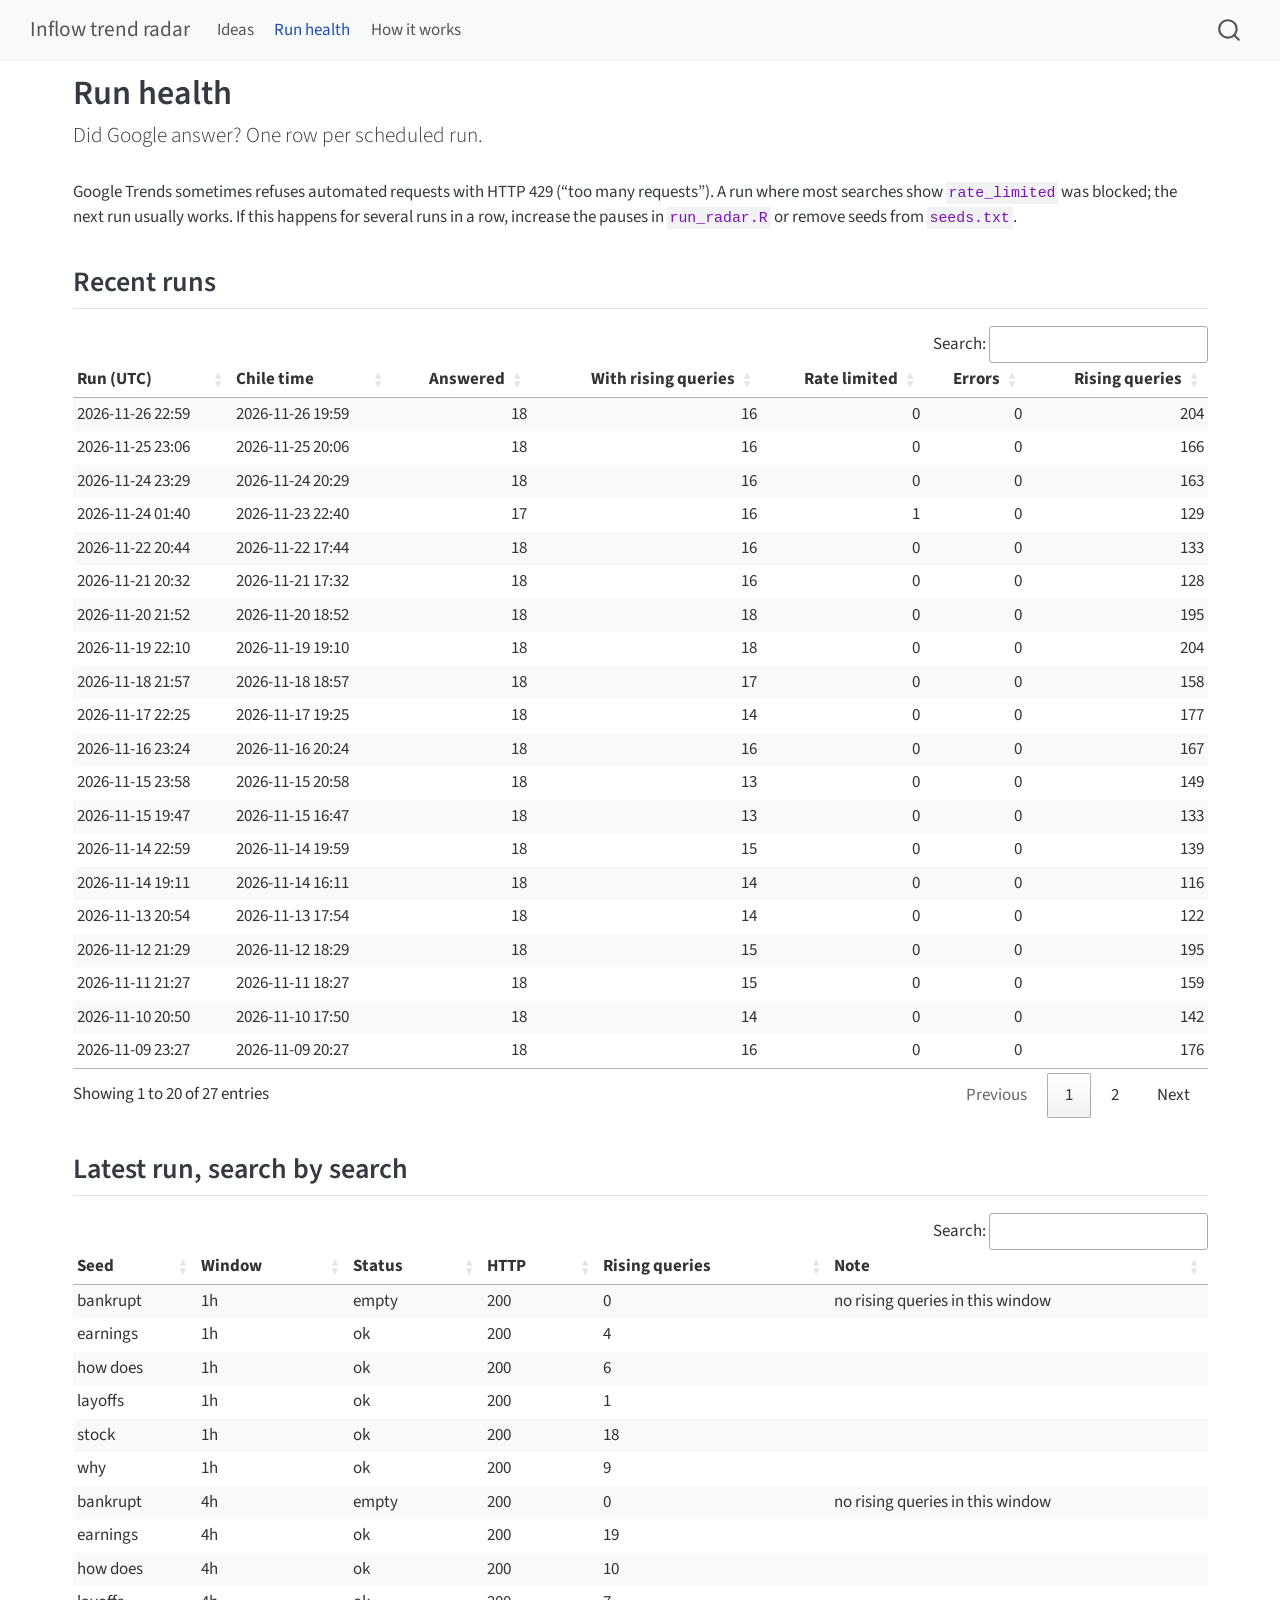
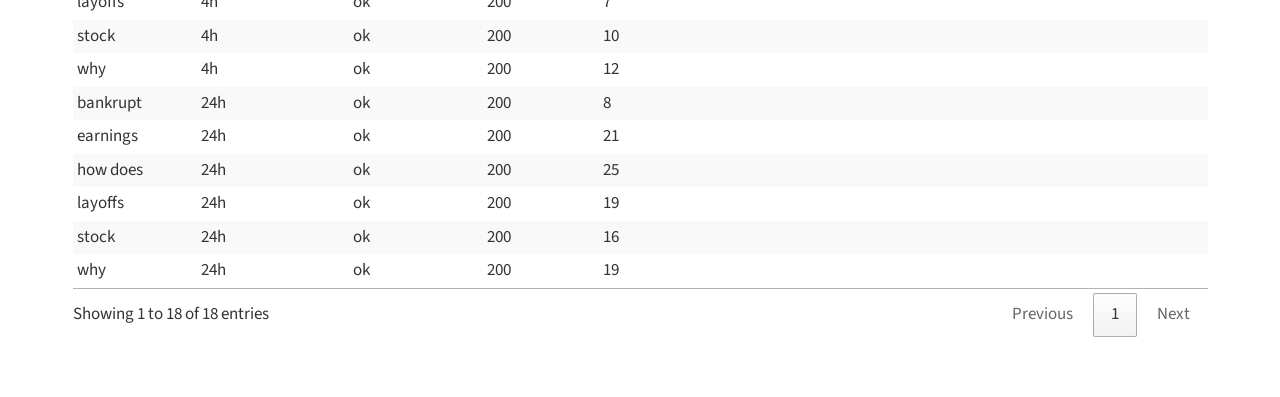
==== commit fcb45757: "Built site for gh-pages" ====
--- a/health.html
+++ b/health.html
@@ -168,8 +168,8 @@
 <h2 class="anchored" data-anchor-id="recent-runs">Recent runs</h2>
 <div class="cell">
 <div class="cell-output-display">
-<div class="datatables html-widget html-fill-item" id="htmlwidget-859f0c573aac58391e16" style="width:100%;height:auto;"></div>
-<script type="application/json" data-for="htmlwidget-859f0c573aac58391e16">{"x":{"filter":"none","vertical":false,"data":[["2026-11-25 23:06","2026-11-24 23:29","2026-11-24 01:40","2026-11-22 20:44","2026-11-21 20:32","2026-11-20 21:52","2026-11-19 22:10","2026-11-18 21:57","2026-11-17 22:25","2026-11-16 23:24","2026-11-15 23:58","2026-11-15 19:47","2026-11-14 22:59","2026-11-14 19:11","2026-11-13 20:54","2026-11-12 21:29","2026-11-11 21:27","2026-11-10 20:50","2026-11-09 23:27","2026-11-08 22:54","2026-11-08 18:50","2026-11-07 22:46","2026-11-07 18:48","2026-11-06 20:27","2026-11-05 21:29","2026-11-05 15:22"],["2026-11-25 20:06","2026-11-24 20:29","2026-11-23 22:40","2026-11-22 17:44","2026-11-21 17:32","2026-11-20 18:52","2026-11-19 19:10","2026-11-18 18:57","2026-11-17 19:25","2026-11-16 20:24","2026-11-15 20:58","2026-11-15 16:47","2026-11-14 19:59","2026-11-14 16:11","2026-11-13 17:54","2026-11-12 18:29","2026-11-11 18:27","2026-11-10 17:50","2026-11-09 20:27","2026-11-08 19:54","2026-11-08 15:50","2026-11-07 19:46","2026-11-07 15:48","2026-11-06 17:27","2026-11-05 18:29","2026-11-05 12:22"],[18,18,17,18,18,18,18,18,18,18,18,18,18,18,18,18,18,18,18,18,18,18,18,18,18,18],[16,16,16,16,16,18,18,17,14,16,13,13,15,14,14,15,15,14,16,15,14,15,15,14,16,16],[0,0,1,0,0,0,0,0,0,0,0,0,0,0,0,0,0,0,0,0,0,0,0,0,0,0],[0,0,0,0,0,0,0,0,0,0,0,0,0,0,0,0,0,0,0,0,0,0,0,0,0,0],[166,163,129,133,128,195,204,158,177,167,149,133,139,116,122,195,159,142,176,162,131,114,128,126,185,241]],"container":"<table class=\"compact stripe hover\">\n  <thead>\n    <tr>\n      <th>Run (UTC)<\/th>\n      <th>Chile time<\/th>\n      <th>Answered<\/th>\n      <th>With rising queries<\/th>\n      <th>Rate limited<\/th>\n      <th>Errors<\/th>\n      <th>Rising queries<\/th>\n    <\/tr>\n  <\/thead>\n<\/table>","options":{"pageLength":20,"order":[],"autoWidth":false,"scrollX":true,"dom":"ftip","columnDefs":[{"className":"dt-right","targets":[2,3,4,5,6]},{"name":"Run (UTC)","targets":0},{"name":"Chile time","targets":1},{"name":"Answered","targets":2},{"name":"With rising queries","targets":3},{"name":"Rate limited","targets":4},{"name":"Errors","targets":5},{"name":"Rising queries","targets":6}],"orderClasses":false,"lengthMenu":[10,20,25,50,100]}},"evals":[],"jsHooks":[]}</script>
+<div class="datatables html-widget html-fill-item" id="htmlwidget-fe19522aa507b9d40b88" style="width:100%;height:auto;"></div>
+<script type="application/json" data-for="htmlwidget-fe19522aa507b9d40b88">{"x":{"filter":"none","vertical":false,"data":[["2026-11-26 22:59","2026-11-25 23:06","2026-11-24 23:29","2026-11-24 01:40","2026-11-22 20:44","2026-11-21 20:32","2026-11-20 21:52","2026-11-19 22:10","2026-11-18 21:57","2026-11-17 22:25","2026-11-16 23:24","2026-11-15 23:58","2026-11-15 19:47","2026-11-14 22:59","2026-11-14 19:11","2026-11-13 20:54","2026-11-12 21:29","2026-11-11 21:27","2026-11-10 20:50","2026-11-09 23:27","2026-11-08 22:54","2026-11-08 18:50","2026-11-07 22:46","2026-11-07 18:48","2026-11-06 20:27","2026-11-05 21:29","2026-11-05 15:22"],["2026-11-26 19:59","2026-11-25 20:06","2026-11-24 20:29","2026-11-23 22:40","2026-11-22 17:44","2026-11-21 17:32","2026-11-20 18:52","2026-11-19 19:10","2026-11-18 18:57","2026-11-17 19:25","2026-11-16 20:24","2026-11-15 20:58","2026-11-15 16:47","2026-11-14 19:59","2026-11-14 16:11","2026-11-13 17:54","2026-11-12 18:29","2026-11-11 18:27","2026-11-10 17:50","2026-11-09 20:27","2026-11-08 19:54","2026-11-08 15:50","2026-11-07 19:46","2026-11-07 15:48","2026-11-06 17:27","2026-11-05 18:29","2026-11-05 12:22"],[18,18,18,17,18,18,18,18,18,18,18,18,18,18,18,18,18,18,18,18,18,18,18,18,18,18,18],[16,16,16,16,16,16,18,18,17,14,16,13,13,15,14,14,15,15,14,16,15,14,15,15,14,16,16],[0,0,0,1,0,0,0,0,0,0,0,0,0,0,0,0,0,0,0,0,0,0,0,0,0,0,0],[0,0,0,0,0,0,0,0,0,0,0,0,0,0,0,0,0,0,0,0,0,0,0,0,0,0,0],[204,166,163,129,133,128,195,204,158,177,167,149,133,139,116,122,195,159,142,176,162,131,114,128,126,185,241]],"container":"<table class=\"compact stripe hover\">\n  <thead>\n    <tr>\n      <th>Run (UTC)<\/th>\n      <th>Chile time<\/th>\n      <th>Answered<\/th>\n      <th>With rising queries<\/th>\n      <th>Rate limited<\/th>\n      <th>Errors<\/th>\n      <th>Rising queries<\/th>\n    <\/tr>\n  <\/thead>\n<\/table>","options":{"pageLength":20,"order":[],"autoWidth":false,"scrollX":true,"dom":"ftip","columnDefs":[{"className":"dt-right","targets":[2,3,4,5,6]},{"name":"Run (UTC)","targets":0},{"name":"Chile time","targets":1},{"name":"Answered","targets":2},{"name":"With rising queries","targets":3},{"name":"Rate limited","targets":4},{"name":"Errors","targets":5},{"name":"Rising queries","targets":6}],"orderClasses":false,"lengthMenu":[10,20,25,50,100]}},"evals":[],"jsHooks":[]}</script>
 </div>
 </div>
 </section>
@@ -177,8 +177,8 @@
 <h2 class="anchored" data-anchor-id="latest-run-search-by-search">Latest run, search by search</h2>
 <div class="cell">
 <div class="cell-output-display">
-<div class="datatables html-widget html-fill-item" id="htmlwidget-b32e25362f87b4378466" style="width:100%;height:auto;"></div>
-<script type="application/json" data-for="htmlwidget-b32e25362f87b4378466">{"x":{"filter":"none","vertical":false,"data":[["bankrupt","earnings","how does","layoffs","stock","why","bankrupt","earnings","how does","layoffs","stock","why","bankrupt","earnings","how does","layoffs","stock","why"],["1h","1h","1h","1h","1h","1h","4h","4h","4h","4h","4h","4h","24h","24h","24h","24h","24h","24h"],["empty","ok","ok","ok","empty","ok","ok","ok","ok","ok","ok","ok","ok","ok","ok","ok","ok","ok"],["200","200","200","200","200","200","200","200","200","200","200","200","200","200","200","200","200","200"],["0","3","10","4","0","12","1","7","21","7","3","10","3","18","19","23","5","20"],["no rising queries in this window",null,null,null,"no rising queries in this window",null,null,null,null,null,null,null,null,null,null,null,null,null]],"container":"<table class=\"compact stripe hover\">\n  <thead>\n    <tr>\n      <th>Seed<\/th>\n      <th>Window<\/th>\n      <th>Status<\/th>\n      <th>HTTP<\/th>\n      <th>Rising queries<\/th>\n      <th>Note<\/th>\n    <\/tr>\n  <\/thead>\n<\/table>","options":{"pageLength":30,"order":[],"autoWidth":false,"scrollX":true,"dom":"ftip","columnDefs":[{"name":"Seed","targets":0},{"name":"Window","targets":1},{"name":"Status","targets":2},{"name":"HTTP","targets":3},{"name":"Rising queries","targets":4},{"name":"Note","targets":5}],"orderClasses":false,"lengthMenu":[10,25,30,50,100]}},"evals":[],"jsHooks":[]}</script>
+<div class="datatables html-widget html-fill-item" id="htmlwidget-1408ef0e758a180a3947" style="width:100%;height:auto;"></div>
+<script type="application/json" data-for="htmlwidget-1408ef0e758a180a3947">{"x":{"filter":"none","vertical":false,"data":[["bankrupt","earnings","how does","layoffs","stock","why","bankrupt","earnings","how does","layoffs","stock","why","bankrupt","earnings","how does","layoffs","stock","why"],["1h","1h","1h","1h","1h","1h","4h","4h","4h","4h","4h","4h","24h","24h","24h","24h","24h","24h"],["empty","ok","ok","ok","ok","ok","empty","ok","ok","ok","ok","ok","ok","ok","ok","ok","ok","ok"],["200","200","200","200","200","200","200","200","200","200","200","200","200","200","200","200","200","200"],["0","4","6","1","18","9","0","19","10","7","10","12","8","21","25","19","16","19"],["no rising queries in this window",null,null,null,null,null,"no rising queries in this window",null,null,null,null,null,null,null,null,null,null,null]],"container":"<table class=\"compact stripe hover\">\n  <thead>\n    <tr>\n      <th>Seed<\/th>\n      <th>Window<\/th>\n      <th>Status<\/th>\n      <th>HTTP<\/th>\n      <th>Rising queries<\/th>\n      <th>Note<\/th>\n    <\/tr>\n  <\/thead>\n<\/table>","options":{"pageLength":30,"order":[],"autoWidth":false,"scrollX":true,"dom":"ftip","columnDefs":[{"name":"Seed","targets":0},{"name":"Window","targets":1},{"name":"Status","targets":2},{"name":"HTTP","targets":3},{"name":"Rising queries","targets":4},{"name":"Note","targets":5}],"orderClasses":false,"lengthMenu":[10,25,30,50,100]}},"evals":[],"jsHooks":[]}</script>
 </div>
 </div>
 
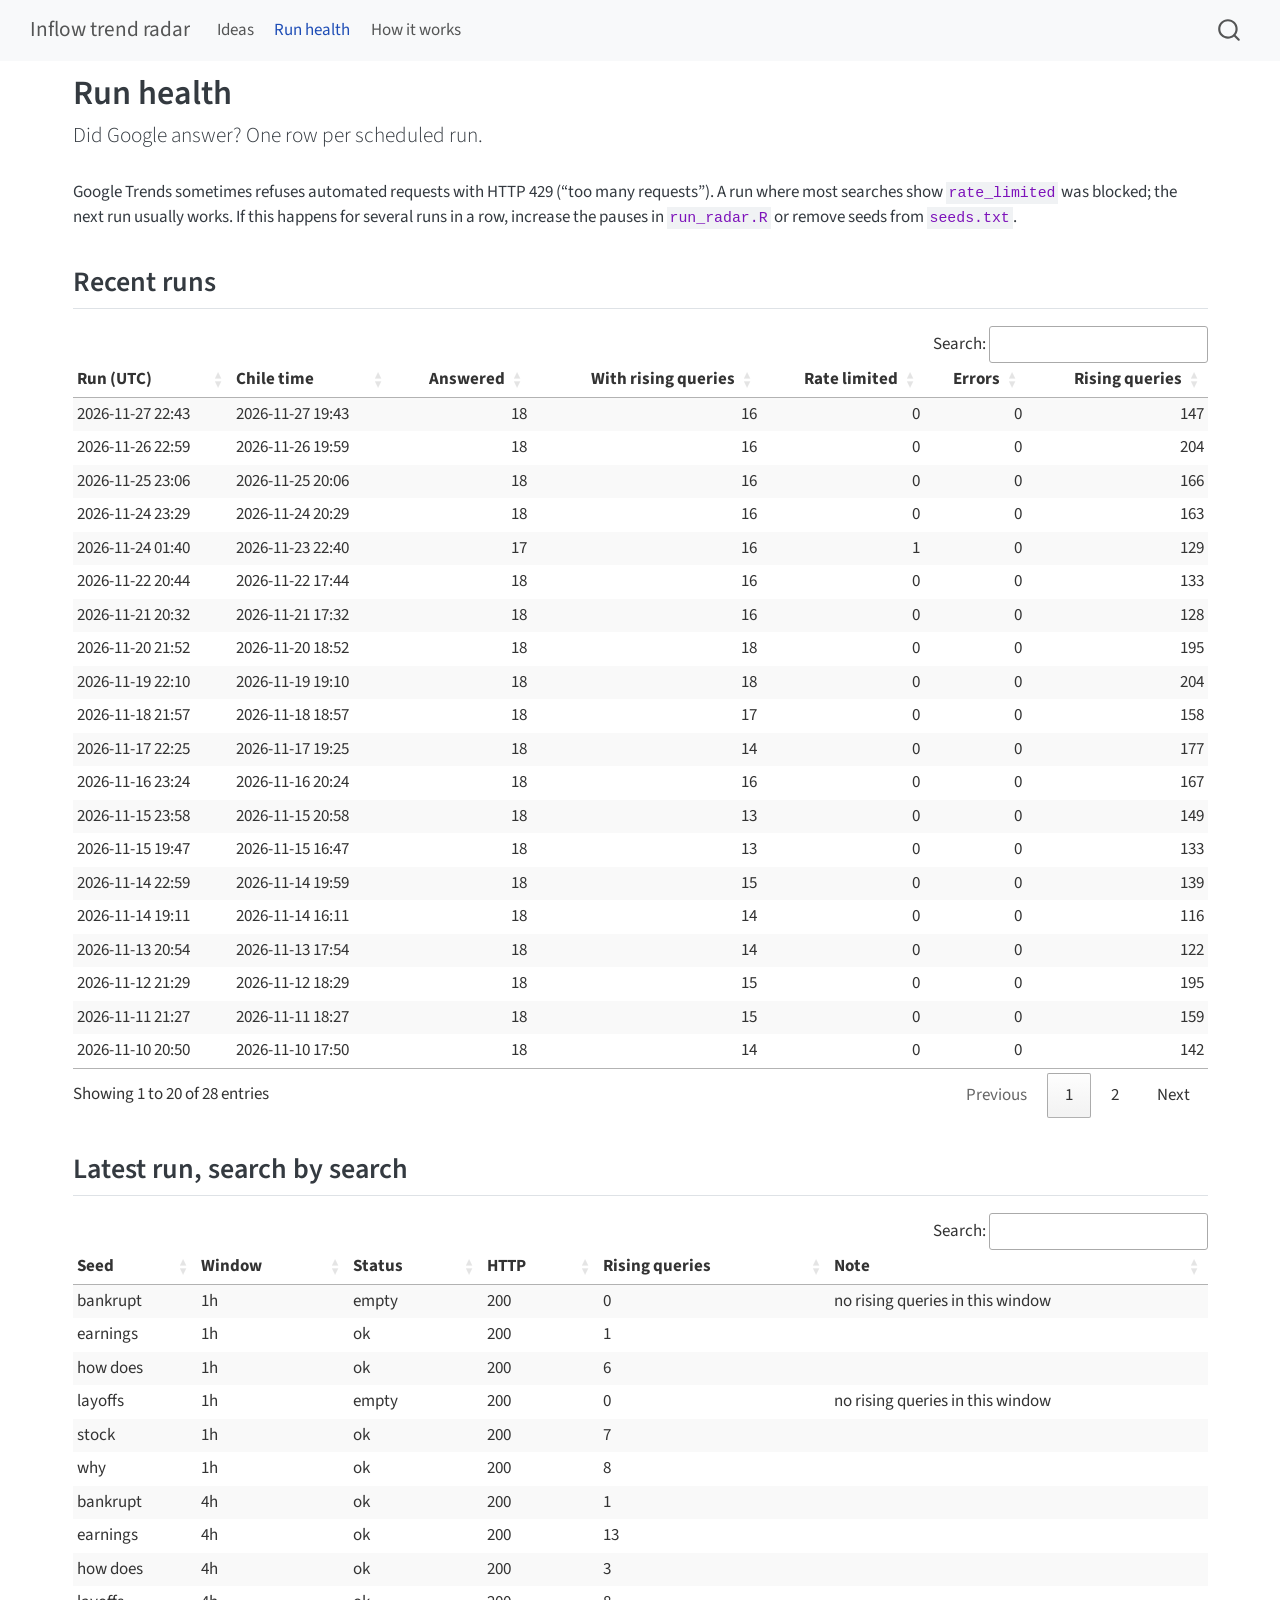
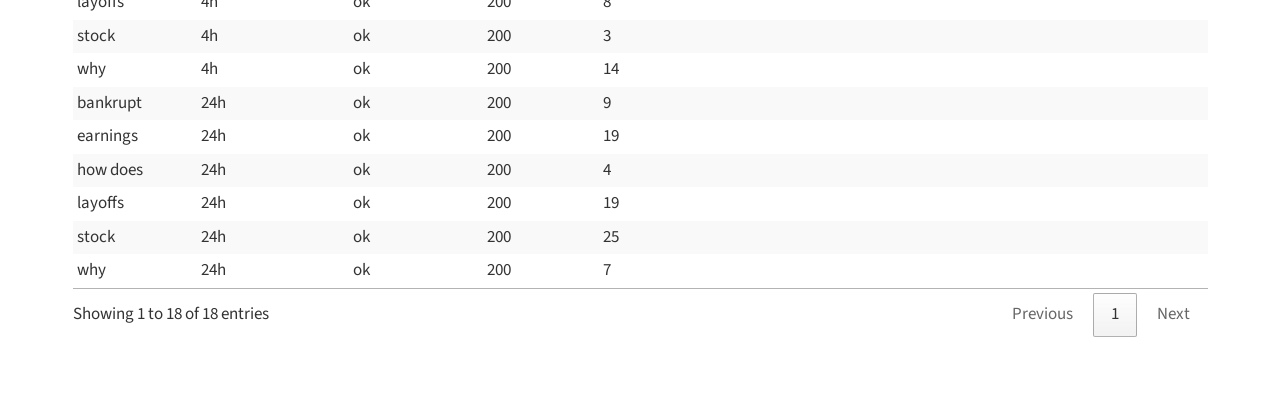
==== commit 4bb14a41: "Built site for gh-pages" ====
--- a/health.html
+++ b/health.html
@@ -168,8 +168,8 @@
 <h2 class="anchored" data-anchor-id="recent-runs">Recent runs</h2>
 <div class="cell">
 <div class="cell-output-display">
-<div class="datatables html-widget html-fill-item" id="htmlwidget-fe19522aa507b9d40b88" style="width:100%;height:auto;"></div>
-<script type="application/json" data-for="htmlwidget-fe19522aa507b9d40b88">{"x":{"filter":"none","vertical":false,"data":[["2026-11-26 22:59","2026-11-25 23:06","2026-11-24 23:29","2026-11-24 01:40","2026-11-22 20:44","2026-11-21 20:32","2026-11-20 21:52","2026-11-19 22:10","2026-11-18 21:57","2026-11-17 22:25","2026-11-16 23:24","2026-11-15 23:58","2026-11-15 19:47","2026-11-14 22:59","2026-11-14 19:11","2026-11-13 20:54","2026-11-12 21:29","2026-11-11 21:27","2026-11-10 20:50","2026-11-09 23:27","2026-11-08 22:54","2026-11-08 18:50","2026-11-07 22:46","2026-11-07 18:48","2026-11-06 20:27","2026-11-05 21:29","2026-11-05 15:22"],["2026-11-26 19:59","2026-11-25 20:06","2026-11-24 20:29","2026-11-23 22:40","2026-11-22 17:44","2026-11-21 17:32","2026-11-20 18:52","2026-11-19 19:10","2026-11-18 18:57","2026-11-17 19:25","2026-11-16 20:24","2026-11-15 20:58","2026-11-15 16:47","2026-11-14 19:59","2026-11-14 16:11","2026-11-13 17:54","2026-11-12 18:29","2026-11-11 18:27","2026-11-10 17:50","2026-11-09 20:27","2026-11-08 19:54","2026-11-08 15:50","2026-11-07 19:46","2026-11-07 15:48","2026-11-06 17:27","2026-11-05 18:29","2026-11-05 12:22"],[18,18,18,17,18,18,18,18,18,18,18,18,18,18,18,18,18,18,18,18,18,18,18,18,18,18,18],[16,16,16,16,16,16,18,18,17,14,16,13,13,15,14,14,15,15,14,16,15,14,15,15,14,16,16],[0,0,0,1,0,0,0,0,0,0,0,0,0,0,0,0,0,0,0,0,0,0,0,0,0,0,0],[0,0,0,0,0,0,0,0,0,0,0,0,0,0,0,0,0,0,0,0,0,0,0,0,0,0,0],[204,166,163,129,133,128,195,204,158,177,167,149,133,139,116,122,195,159,142,176,162,131,114,128,126,185,241]],"container":"<table class=\"compact stripe hover\">\n  <thead>\n    <tr>\n      <th>Run (UTC)<\/th>\n      <th>Chile time<\/th>\n      <th>Answered<\/th>\n      <th>With rising queries<\/th>\n      <th>Rate limited<\/th>\n      <th>Errors<\/th>\n      <th>Rising queries<\/th>\n    <\/tr>\n  <\/thead>\n<\/table>","options":{"pageLength":20,"order":[],"autoWidth":false,"scrollX":true,"dom":"ftip","columnDefs":[{"className":"dt-right","targets":[2,3,4,5,6]},{"name":"Run (UTC)","targets":0},{"name":"Chile time","targets":1},{"name":"Answered","targets":2},{"name":"With rising queries","targets":3},{"name":"Rate limited","targets":4},{"name":"Errors","targets":5},{"name":"Rising queries","targets":6}],"orderClasses":false,"lengthMenu":[10,20,25,50,100]}},"evals":[],"jsHooks":[]}</script>
+<div class="datatables html-widget html-fill-item" id="htmlwidget-076ccecf1e2f90fc59b5" style="width:100%;height:auto;"></div>
+<script type="application/json" data-for="htmlwidget-076ccecf1e2f90fc59b5">{"x":{"filter":"none","vertical":false,"data":[["2026-11-27 22:43","2026-11-26 22:59","2026-11-25 23:06","2026-11-24 23:29","2026-11-24 01:40","2026-11-22 20:44","2026-11-21 20:32","2026-11-20 21:52","2026-11-19 22:10","2026-11-18 21:57","2026-11-17 22:25","2026-11-16 23:24","2026-11-15 23:58","2026-11-15 19:47","2026-11-14 22:59","2026-11-14 19:11","2026-11-13 20:54","2026-11-12 21:29","2026-11-11 21:27","2026-11-10 20:50","2026-11-09 23:27","2026-11-08 22:54","2026-11-08 18:50","2026-11-07 22:46","2026-11-07 18:48","2026-11-06 20:27","2026-11-05 21:29","2026-11-05 15:22"],["2026-11-27 19:43","2026-11-26 19:59","2026-11-25 20:06","2026-11-24 20:29","2026-11-23 22:40","2026-11-22 17:44","2026-11-21 17:32","2026-11-20 18:52","2026-11-19 19:10","2026-11-18 18:57","2026-11-17 19:25","2026-11-16 20:24","2026-11-15 20:58","2026-11-15 16:47","2026-11-14 19:59","2026-11-14 16:11","2026-11-13 17:54","2026-11-12 18:29","2026-11-11 18:27","2026-11-10 17:50","2026-11-09 20:27","2026-11-08 19:54","2026-11-08 15:50","2026-11-07 19:46","2026-11-07 15:48","2026-11-06 17:27","2026-11-05 18:29","2026-11-05 12:22"],[18,18,18,18,17,18,18,18,18,18,18,18,18,18,18,18,18,18,18,18,18,18,18,18,18,18,18,18],[16,16,16,16,16,16,16,18,18,17,14,16,13,13,15,14,14,15,15,14,16,15,14,15,15,14,16,16],[0,0,0,0,1,0,0,0,0,0,0,0,0,0,0,0,0,0,0,0,0,0,0,0,0,0,0,0],[0,0,0,0,0,0,0,0,0,0,0,0,0,0,0,0,0,0,0,0,0,0,0,0,0,0,0,0],[147,204,166,163,129,133,128,195,204,158,177,167,149,133,139,116,122,195,159,142,176,162,131,114,128,126,185,241]],"container":"<table class=\"compact stripe hover\">\n  <thead>\n    <tr>\n      <th>Run (UTC)<\/th>\n      <th>Chile time<\/th>\n      <th>Answered<\/th>\n      <th>With rising queries<\/th>\n      <th>Rate limited<\/th>\n      <th>Errors<\/th>\n      <th>Rising queries<\/th>\n    <\/tr>\n  <\/thead>\n<\/table>","options":{"pageLength":20,"order":[],"autoWidth":false,"scrollX":true,"dom":"ftip","columnDefs":[{"className":"dt-right","targets":[2,3,4,5,6]},{"name":"Run (UTC)","targets":0},{"name":"Chile time","targets":1},{"name":"Answered","targets":2},{"name":"With rising queries","targets":3},{"name":"Rate limited","targets":4},{"name":"Errors","targets":5},{"name":"Rising queries","targets":6}],"orderClasses":false,"lengthMenu":[10,20,25,50,100]}},"evals":[],"jsHooks":[]}</script>
 </div>
 </div>
 </section>
@@ -177,8 +177,8 @@
 <h2 class="anchored" data-anchor-id="latest-run-search-by-search">Latest run, search by search</h2>
 <div class="cell">
 <div class="cell-output-display">
-<div class="datatables html-widget html-fill-item" id="htmlwidget-1408ef0e758a180a3947" style="width:100%;height:auto;"></div>
-<script type="application/json" data-for="htmlwidget-1408ef0e758a180a3947">{"x":{"filter":"none","vertical":false,"data":[["bankrupt","earnings","how does","layoffs","stock","why","bankrupt","earnings","how does","layoffs","stock","why","bankrupt","earnings","how does","layoffs","stock","why"],["1h","1h","1h","1h","1h","1h","4h","4h","4h","4h","4h","4h","24h","24h","24h","24h","24h","24h"],["empty","ok","ok","ok","ok","ok","empty","ok","ok","ok","ok","ok","ok","ok","ok","ok","ok","ok"],["200","200","200","200","200","200","200","200","200","200","200","200","200","200","200","200","200","200"],["0","4","6","1","18","9","0","19","10","7","10","12","8","21","25","19","16","19"],["no rising queries in this window",null,null,null,null,null,"no rising queries in this window",null,null,null,null,null,null,null,null,null,null,null]],"container":"<table class=\"compact stripe hover\">\n  <thead>\n    <tr>\n      <th>Seed<\/th>\n      <th>Window<\/th>\n      <th>Status<\/th>\n      <th>HTTP<\/th>\n      <th>Rising queries<\/th>\n      <th>Note<\/th>\n    <\/tr>\n  <\/thead>\n<\/table>","options":{"pageLength":30,"order":[],"autoWidth":false,"scrollX":true,"dom":"ftip","columnDefs":[{"name":"Seed","targets":0},{"name":"Window","targets":1},{"name":"Status","targets":2},{"name":"HTTP","targets":3},{"name":"Rising queries","targets":4},{"name":"Note","targets":5}],"orderClasses":false,"lengthMenu":[10,25,30,50,100]}},"evals":[],"jsHooks":[]}</script>
+<div class="datatables html-widget html-fill-item" id="htmlwidget-06e9e0e6b38df2579695" style="width:100%;height:auto;"></div>
+<script type="application/json" data-for="htmlwidget-06e9e0e6b38df2579695">{"x":{"filter":"none","vertical":false,"data":[["bankrupt","earnings","how does","layoffs","stock","why","bankrupt","earnings","how does","layoffs","stock","why","bankrupt","earnings","how does","layoffs","stock","why"],["1h","1h","1h","1h","1h","1h","4h","4h","4h","4h","4h","4h","24h","24h","24h","24h","24h","24h"],["empty","ok","ok","empty","ok","ok","ok","ok","ok","ok","ok","ok","ok","ok","ok","ok","ok","ok"],["200","200","200","200","200","200","200","200","200","200","200","200","200","200","200","200","200","200"],["0","1","6","0","7","8","1","13","3","8","3","14","9","19","4","19","25","7"],["no rising queries in this window",null,null,"no rising queries in this window",null,null,null,null,null,null,null,null,null,null,null,null,null,null]],"container":"<table class=\"compact stripe hover\">\n  <thead>\n    <tr>\n      <th>Seed<\/th>\n      <th>Window<\/th>\n      <th>Status<\/th>\n      <th>HTTP<\/th>\n      <th>Rising queries<\/th>\n      <th>Note<\/th>\n    <\/tr>\n  <\/thead>\n<\/table>","options":{"pageLength":30,"order":[],"autoWidth":false,"scrollX":true,"dom":"ftip","columnDefs":[{"name":"Seed","targets":0},{"name":"Window","targets":1},{"name":"Status","targets":2},{"name":"HTTP","targets":3},{"name":"Rising queries","targets":4},{"name":"Note","targets":5}],"orderClasses":false,"lengthMenu":[10,25,30,50,100]}},"evals":[],"jsHooks":[]}</script>
 </div>
 </div>
 
